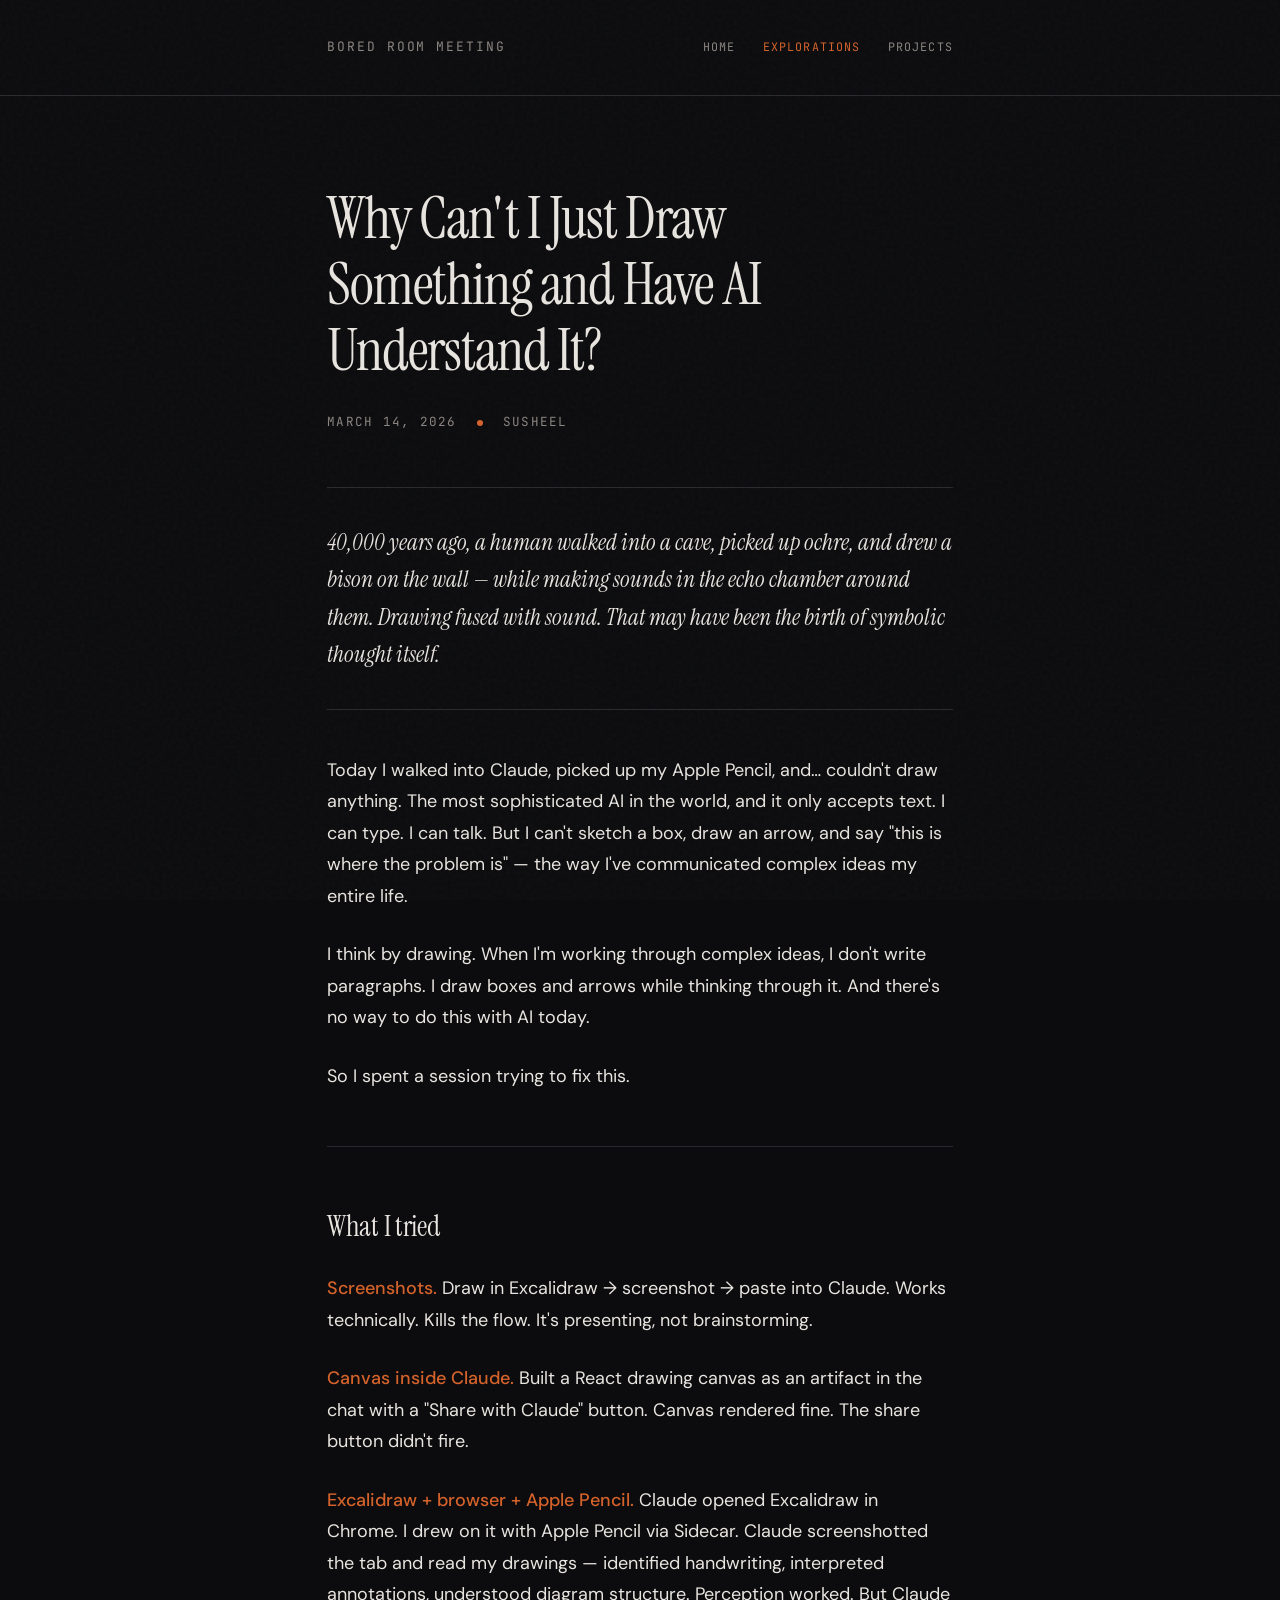
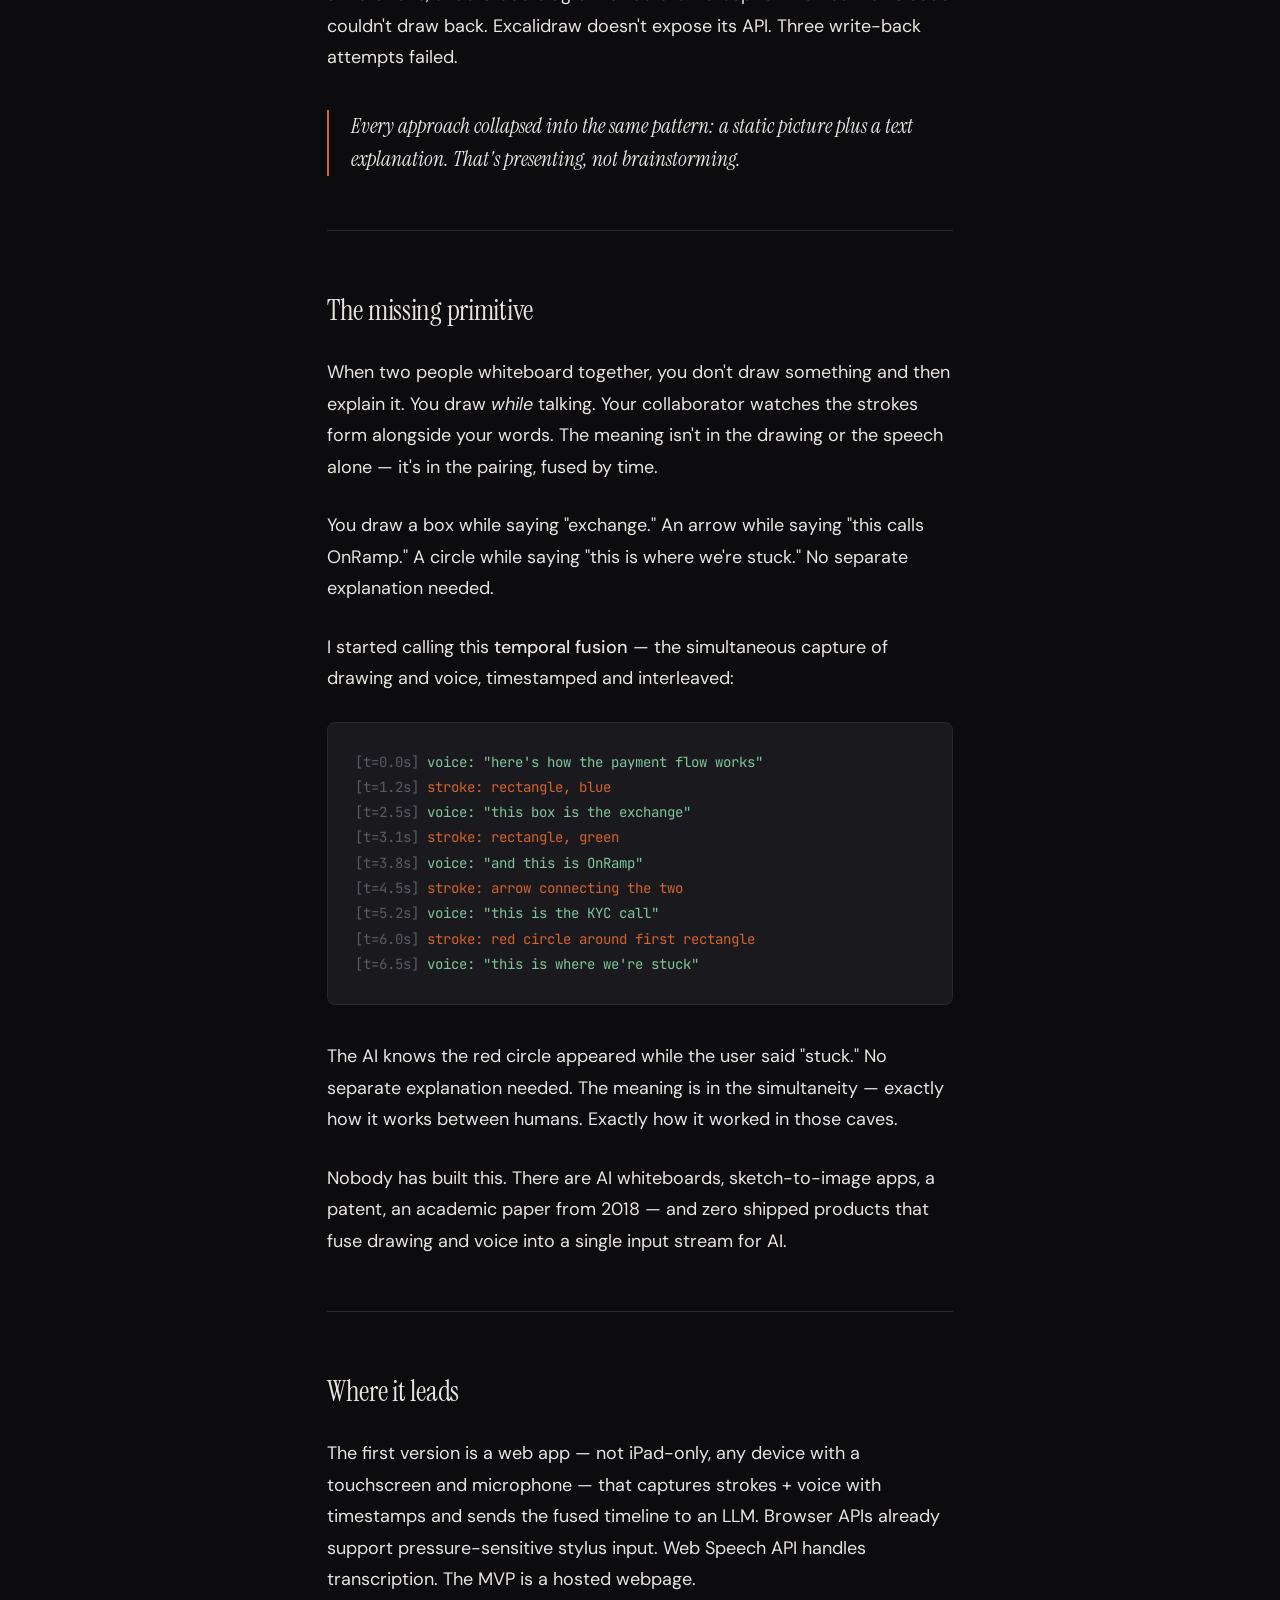
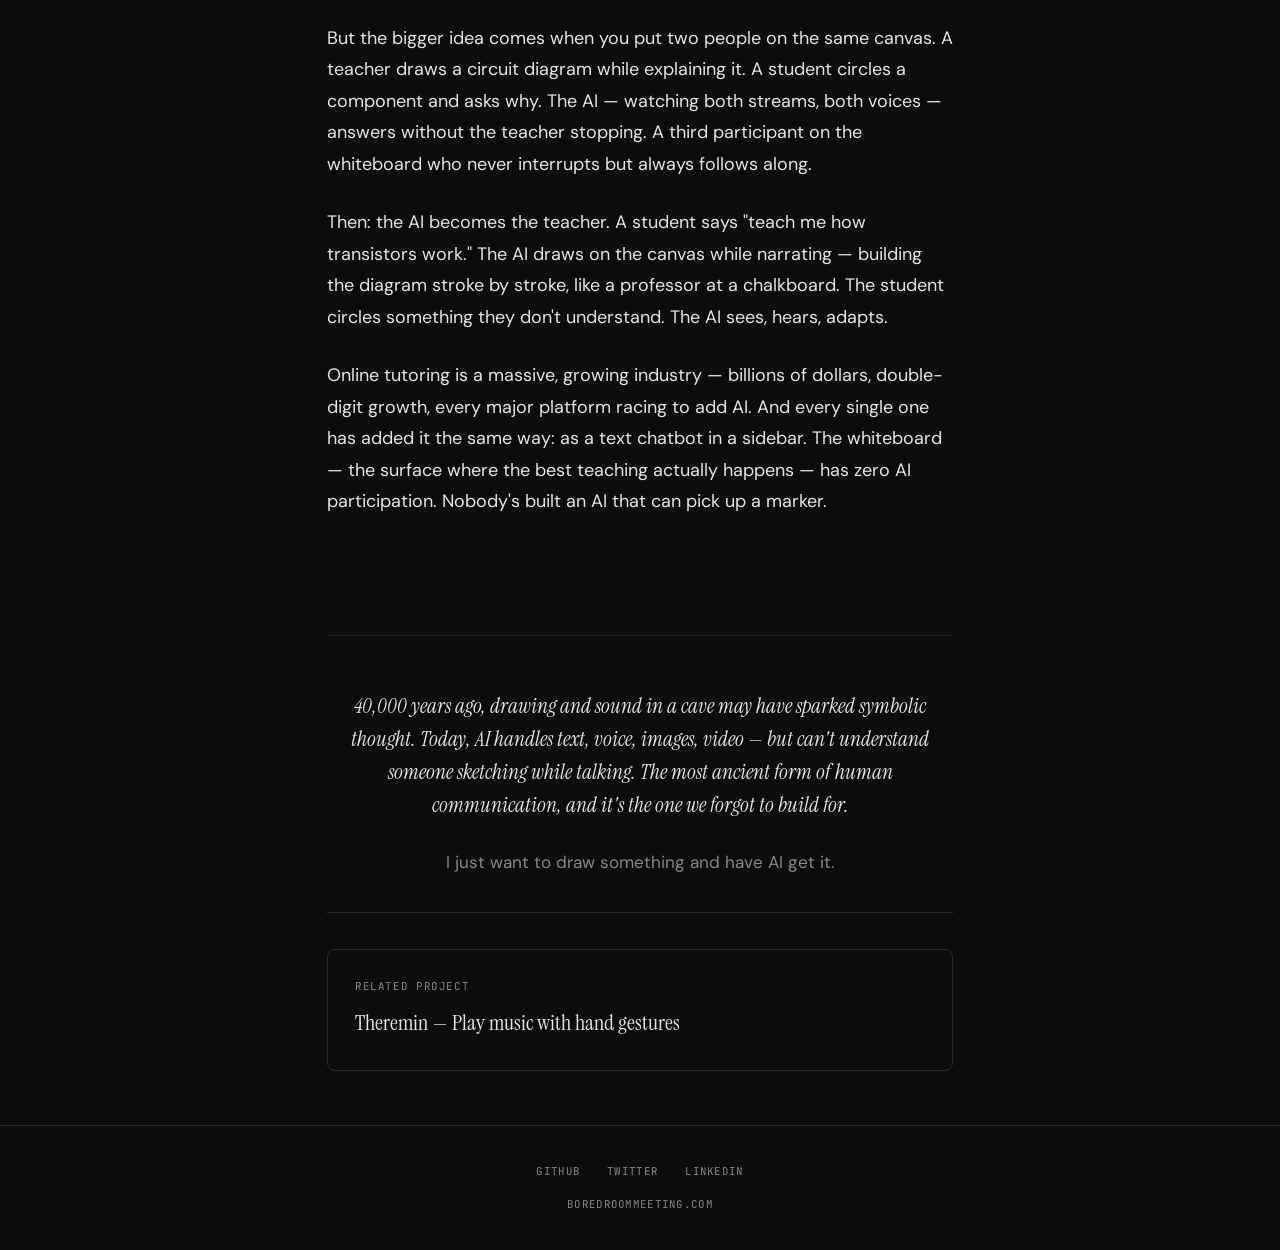
==== posts/drawing-as-input.html @ c16e927b "Restructure site: nav, shared CSS, project page, 404, favicon - Extract inline CSS to shared styles." ====
<!DOCTYPE html>
<html lang="en">
<head>
<meta charset="utf-8">
<meta name="viewport" content="width=device-width, initial-scale=1">
<title>Why Can't I Just Draw Something and Have AI Understand It? — Bored Room Meeting</title>
<meta name="description" content="Drawing was humanity's first language. 40,000 years later, AI still can't understand someone sketching while talking.">
<meta property="og:title" content="Why Can't I Just Draw Something and Have AI Understand It?">
<meta property="og:description" content="Drawing was humanity's first language. 40,000 years later, AI still can't understand someone sketching while talking.">
<meta property="og:type" content="article">
<meta property="og:url" content="https://boredroommeeting.com/posts/drawing-as-input">
<link rel="icon" href="/favicon.svg" type="image/svg+xml">
<link rel="preconnect" href="https://fonts.googleapis.com">
<link rel="preconnect" href="https://fonts.gstatic.com" crossorigin>
<link href="https://fonts.googleapis.com/css2?family=Instrument+Serif:ital@0;1&family=DM+Sans:ital,wght@0,400;0,500;1,400&family=JetBrains+Mono:wght@400&display=swap" rel="stylesheet">
<link rel="stylesheet" href="/styles.css">
</head>
<body>

<header class="site-header">
  <div class="container">
    <a href="/" class="site-name">Bored Room Meeting</a>
    <nav class="site-nav">
      <a href="/">Home</a>
      <a href="/#explorations" class="active">Explorations</a>
      <a href="/#projects">Projects</a>
    </nav>
  </div>
</header>

<div class="container">
  <div class="hero">
    <h1>Why Can't I Just Draw Something and Have AI Understand It?</h1>
    <div class="meta">
      March 14, 2026
      <span class="accent-dot"></span>
      Susheel
    </div>
  </div>

  <article>

    <div class="lede">
      40,000 years ago, a human walked into a cave, picked up ochre, and drew a bison on the wall — while making sounds in the echo chamber around them. Drawing fused with sound. That may have been the birth of symbolic thought itself.
    </div>

    <p>Today I walked into Claude, picked up my Apple Pencil, and… couldn't draw anything. The most sophisticated AI in the world, and it only accepts text. I can type. I can talk. But I can't sketch a box, draw an arrow, and say "this is where the problem is" — the way I've communicated complex ideas my entire life.</p>

    <p>I think by drawing. When I'm working through complex ideas, I don't write paragraphs. I draw boxes and arrows while thinking through it. And there's no way to do this with AI today.</p>

    <p>So I spent a session trying to fix this.</p>

    <hr>

    <h2>What I tried</h2>

    <p><span class="attempt-label">Screenshots.</span> Draw in Excalidraw → screenshot → paste into Claude. Works technically. Kills the flow. It's presenting, not brainstorming.</p>

    <p><span class="attempt-label">Canvas inside Claude.</span> Built a React drawing canvas as an artifact in the chat with a "Share with Claude" button. Canvas rendered fine. The share button didn't fire.</p>

    <p><span class="attempt-label">Excalidraw + browser + Apple Pencil.</span> Claude opened Excalidraw in Chrome. I drew on it with Apple Pencil via Sidecar. Claude screenshotted the tab and read my drawings — identified handwriting, interpreted annotations, understood diagram structure. Perception worked. But Claude couldn't draw back. Excalidraw doesn't expose its API. Three write-back attempts failed.</p>

    <div class="callout">Every approach collapsed into the same pattern: a static picture plus a text explanation. That's presenting, not brainstorming.</div>

    <hr>

    <h2>The missing primitive</h2>

    <p>When two people whiteboard together, you don't draw something and then explain it. You draw <em>while</em> talking. Your collaborator watches the strokes form alongside your words. The meaning isn't in the drawing or the speech alone — it's in the pairing, fused by time.</p>

    <p>You draw a box while saying "exchange." An arrow while saying "this calls OnRamp." A circle while saying "this is where we're stuck." No separate explanation needed.</p>

    <p>I started calling this <strong>temporal fusion</strong> — the simultaneous capture of drawing and voice, timestamped and interleaved:</p>

<pre>
<span class="time">[t=0.0s]</span> <span class="voice">voice: "here's how the payment flow works"</span>
<span class="time">[t=1.2s]</span> <span class="stroke">stroke: rectangle, blue</span>
<span class="time">[t=2.5s]</span> <span class="voice">voice: "this box is the exchange"</span>
<span class="time">[t=3.1s]</span> <span class="stroke">stroke: rectangle, green</span>
<span class="time">[t=3.8s]</span> <span class="voice">voice: "and this is OnRamp"</span>
<span class="time">[t=4.5s]</span> <span class="stroke">stroke: arrow connecting the two</span>
<span class="time">[t=5.2s]</span> <span class="voice">voice: "this is the KYC call"</span>
<span class="time">[t=6.0s]</span> <span class="stroke">stroke: red circle around first rectangle</span>
<span class="time">[t=6.5s]</span> <span class="voice">voice: "this is where we're stuck"</span>
</pre>

    <p>The AI knows the red circle appeared while the user said "stuck." No separate explanation needed. The meaning is in the simultaneity — exactly how it works between humans. Exactly how it worked in those caves.</p>

    <p>Nobody has built this. There are AI whiteboards, sketch-to-image apps, a patent, an academic paper from 2018 — and zero shipped products that fuse drawing and voice into a single input stream for AI.</p>

    <hr>

    <h2>Where it leads</h2>

    <p>The first version is a web app — not iPad-only, any device with a touchscreen and microphone — that captures strokes + voice with timestamps and sends the fused timeline to an LLM. Browser APIs already support pressure-sensitive stylus input. Web Speech API handles transcription. The MVP is a hosted webpage.</p>

    <p>But the bigger idea comes when you put two people on the same canvas. A teacher draws a circuit diagram while explaining it. A student circles a component and asks why. The AI — watching both streams, both voices — answers without the teacher stopping. A third participant on the whiteboard who never interrupts but always follows along.</p>

    <p>Then: the AI becomes the teacher. A student says "teach me how transistors work." The AI draws on the canvas while narrating — building the diagram stroke by stroke, like a professor at a chalkboard. The student circles something they don't understand. The AI sees, hears, adapts.</p>

    <p>Online tutoring is a massive, growing industry — billions of dollars, double-digit growth, every major platform racing to add AI. And every single one has added it the same way: as a text chatbot in a sidebar. The whiteboard — the surface where the best teaching actually happens — has zero AI participation. Nobody's built an AI that can pick up a marker.</p>

  </article>

  <div class="closing">
    <p>40,000 years ago, drawing and sound in a cave may have sparked symbolic thought. Today, AI handles text, voice, images, video — but can't understand someone sketching while talking. The most ancient form of human communication, and it's the one we forgot to build for.</p>
    <p class="last-line">I just want to draw something and have AI get it.</p>
  </div>

  <div class="onward">
    <a href="/projects/theremin" class="onward-link">
      <div class="onward-label">Related Project</div>
      <div class="onward-title">Theremin — Play music with hand gestures</div>
    </a>
  </div>

</div>

<footer class="site-footer">
  <div class="container">
    <div class="footer-links">
      <a href="https://github.com/analogartist" target="_blank" rel="noopener">GitHub</a>
      <span>Twitter</span>
      <span>LinkedIn</span>
    </div>
    boredroommeeting.com
  </div>
</footer>

</body>
</html>
---- styles.css ----
/* ===========================
   boredroommeeting.com
   Shared styles
   =========================== */

:root {
  --bg: #0c0c0e;
  --surface: #141416;
  --text: #e8e4df;
  --text-dim: #8a8580;
  --accent: #d4622b;
  --accent-glow: #d4622b22;
  --code-bg: #1a1a1e;
  --border: #2a2a2e;
  --serif: 'Instrument Serif', Georgia, serif;
  --sans: 'DM Sans', -apple-system, sans-serif;
  --mono: 'JetBrains Mono', 'SF Mono', monospace;
}

* { margin: 0; padding: 0; box-sizing: border-box; }

html { font-size: 18px; scroll-behavior: smooth; }

body {
  background: var(--bg);
  color: var(--text);
  font-family: var(--sans);
  line-height: 1.75;
  -webkit-font-smoothing: antialiased;
  min-height: 100vh;
  display: flex;
  flex-direction: column;
}

/* Grain overlay */
body::before {
  content: '';
  position: fixed;
  inset: 0;
  opacity: 0.03;
  background-image: url("data:image/svg+xml,%3Csvg viewBox='0 0 256 256' xmlns='http://www.w3.org/2000/svg'%3E%3Cfilter id='n'%3E%3CfeTurbulence type='fractalNoise' baseFrequency='0.9' numOctaves='4' stitchTiles='stitch'/%3E%3C/filter%3E%3Crect width='100%25' height='100%25' filter='url(%23n)' opacity='1'/%3E%3C/svg%3E");
  pointer-events: none;
  z-index: 100;
}

.container {
  max-width: 680px;
  margin: 0 auto;
  padding: 0 1.5rem;
  width: 100%;
}

/* --- Navigation --- */

.site-header {
  padding: 2rem 0;
  border-bottom: 1px solid var(--border);
}

.site-header .container {
  display: flex;
  justify-content: space-between;
  align-items: center;
}

.site-header .site-name {
  font-family: var(--mono);
  font-size: 0.72rem;
  letter-spacing: 0.15em;
  text-transform: uppercase;
  color: var(--text-dim);
  text-decoration: none;
  transition: color 0.2s;
}

.site-header .site-name:hover { color: var(--accent); }

.site-nav {
  display: flex;
  gap: 1.5rem;
}

.site-nav a {
  font-family: var(--mono);
  font-size: 0.65rem;
  letter-spacing: 0.1em;
  text-transform: uppercase;
  color: var(--text-dim);
  text-decoration: none;
  transition: color 0.2s;
}

.site-nav a:hover,
.site-nav a.active { color: var(--accent); }

/* --- Homepage: Masthead --- */

.masthead {
  padding: 5rem 0 3rem;
  animation: fadeUp 0.8s ease-out both;
}

.masthead h1 {
  font-family: var(--serif);
  font-size: clamp(2.4rem, 6vw, 3.6rem);
  font-weight: 400;
  letter-spacing: -0.03em;
  line-height: 1.1;
}

.masthead .intro {
  margin-top: 1.2rem;
  font-size: 0.95rem;
  color: var(--text-dim);
  line-height: 1.7;
  max-width: 560px;
}

/* --- Homepage: Section headers --- */

.section-label {
  font-family: var(--mono);
  font-size: 0.65rem;
  letter-spacing: 0.15em;
  text-transform: uppercase;
  color: var(--text-dim);
  padding-bottom: 1rem;
  border-bottom: 1px solid var(--border);
  margin-bottom: 0;
}

/* --- Homepage: Post links --- */

.posts {
  padding: 2rem 0;
  animation: fadeUp 0.8s ease-out 0.15s both;
}

.post-link {
  display: block;
  text-decoration: none;
  padding: 2rem 0;
  border-bottom: 1px solid var(--border);
  transition: all 0.25s;
}

.post-link:hover { padding-left: 0.5rem; }

.post-link h2 {
  font-family: var(--serif);
  font-size: 1.5rem;
  font-weight: 400;
  color: var(--text);
  line-height: 1.3;
  transition: color 0.25s;
}

.post-link:hover h2 { color: var(--accent); }

.post-link .excerpt {
  margin-top: 0.5rem;
  font-size: 0.85rem;
  color: var(--text-dim);
  line-height: 1.6;
}

.post-link .date {
  margin-top: 0.6rem;
  font-family: var(--mono);
  font-size: 0.65rem;
  letter-spacing: 0.1em;
  text-transform: uppercase;
  color: var(--text-dim);
}

/* --- Homepage: Project cards --- */

.projects {
  padding: 2rem 0 4rem;
  animation: fadeUp 0.8s ease-out 0.3s both;
}

.project-card {
  display: block;
  text-decoration: none;
  padding: 2rem 0;
  border-bottom: 1px solid var(--border);
  transition: all 0.25s;
}

.project-card:hover { padding-left: 0.5rem; }

.project-card h2 {
  font-family: var(--serif);
  font-size: 1.5rem;
  font-weight: 400;
  color: var(--text);
  line-height: 1.3;
  transition: color 0.25s;
}

.project-card:hover h2 { color: var(--accent); }

.project-card .project-desc {
  margin-top: 0.5rem;
  font-size: 0.85rem;
  color: var(--text-dim);
  line-height: 1.6;
}

.project-card .project-tag {
  display: inline-block;
  margin-top: 0.6rem;
  font-family: var(--mono);
  font-size: 0.6rem;
  letter-spacing: 0.1em;
  text-transform: uppercase;
  color: var(--accent);
  border: 1px solid var(--accent);
  padding: 0.15rem 0.5rem;
  border-radius: 3px;
}

/* --- Post page: Hero --- */

.hero {
  padding: 5rem 0 3rem;
}

.hero h1 {
  font-family: var(--serif);
  font-size: clamp(2.2rem, 5vw, 3.2rem);
  font-weight: 400;
  line-height: 1.15;
  color: var(--text);
  letter-spacing: -0.02em;
  max-width: 600px;
}

.hero .meta {
  margin-top: 1.5rem;
  font-family: var(--mono);
  font-size: 0.7rem;
  letter-spacing: 0.1em;
  text-transform: uppercase;
  color: var(--text-dim);
}

.hero .meta .accent-dot {
  display: inline-block;
  width: 6px;
  height: 6px;
  background: var(--accent);
  border-radius: 50%;
  margin: 0 0.6rem;
  vertical-align: middle;
}

/* --- Article content --- */

article { padding-bottom: 5rem; }

article p {
  margin-bottom: 1.5rem;
  font-size: 1rem;
  color: var(--text);
  font-weight: 400;
}

article .lede {
  font-family: var(--serif);
  font-size: 1.25rem;
  font-style: italic;
  color: var(--text);
  line-height: 1.65;
  padding: 2rem 0;
  border-top: 1px solid var(--border);
  border-bottom: 1px solid var(--border);
  margin-bottom: 2.5rem;
}

article h2 {
  font-family: var(--serif);
  font-size: 1.6rem;
  font-weight: 400;
  margin: 3rem 0 1.2rem;
  color: var(--text);
  letter-spacing: -0.01em;
}

article strong {
  font-weight: 500;
  color: var(--text);
}

article em { font-style: italic; }

article hr {
  border: none;
  height: 1px;
  background: var(--border);
  margin: 3rem 0;
}

article .attempt { margin-bottom: 1.2rem; }

article .attempt-label {
  font-weight: 500;
  color: var(--accent);
}

article pre {
  background: var(--code-bg);
  border: 1px solid var(--border);
  border-radius: 8px;
  padding: 1.5rem;
  overflow-x: auto;
  margin: 1.5rem 0 2rem;
  font-family: var(--mono);
  font-size: 0.78rem;
  line-height: 1.8;
  color: var(--text-dim);
}

article pre .voice { color: #7ec699; }
article pre .stroke { color: #d4622b; }
article pre .time { color: #5a5a66; }

article .callout {
  border-left: 2px solid var(--accent);
  padding-left: 1.2rem;
  margin: 2rem 0;
  font-family: var(--serif);
  font-size: 1.15rem;
  font-style: italic;
  line-height: 1.6;
  color: var(--text);
}

/* --- Post closing --- */

.closing {
  padding: 3rem 0 2rem;
  border-top: 1px solid var(--border);
  font-family: var(--serif);
  font-size: 1.15rem;
  font-style: italic;
  line-height: 1.6;
  text-align: center;
  color: var(--text);
}

.closing .last-line {
  font-style: normal;
  font-family: var(--sans);
  font-size: 0.95rem;
  margin-top: 1.5rem;
  color: var(--text-dim);
}

/* --- Onward path (end of post/project) --- */

.onward {
  padding: 2rem 0 3rem;
  border-top: 1px solid var(--border);
}

.onward-link {
  display: block;
  text-decoration: none;
  padding: 1.5rem;
  border: 1px solid var(--border);
  border-radius: 8px;
  transition: border-color 0.25s;
}

.onward-link:hover { border-color: var(--accent); }

.onward-label {
  font-family: var(--mono);
  font-size: 0.6rem;
  letter-spacing: 0.15em;
  text-transform: uppercase;
  color: var(--text-dim);
  margin-bottom: 0.5rem;
}

.onward-title {
  font-family: var(--serif);
  font-size: 1.2rem;
  color: var(--text);
  transition: color 0.25s;
}

.onward-link:hover .onward-title { color: var(--accent); }

/* --- Project intro page --- */

.project-hero {
  padding: 5rem 0 3rem;
}

.project-hero h1 {
  font-family: var(--serif);
  font-size: clamp(2.2rem, 5vw, 3.2rem);
  font-weight: 400;
  line-height: 1.15;
  color: var(--text);
  letter-spacing: -0.02em;
}

.project-hero .project-subtitle {
  margin-top: 1rem;
  font-size: 0.95rem;
  color: var(--text-dim);
  line-height: 1.7;
  max-width: 560px;
}

.project-body {
  padding-bottom: 3rem;
}

.project-body p {
  margin-bottom: 1.5rem;
  font-size: 1rem;
  color: var(--text);
}

.try-it {
  display: inline-block;
  font-family: var(--mono);
  font-size: 0.75rem;
  letter-spacing: 0.1em;
  text-transform: uppercase;
  color: var(--bg);
  background: var(--accent);
  text-decoration: none;
  padding: 0.75rem 1.5rem;
  border-radius: 6px;
  transition: opacity 0.2s;
  margin: 1rem 0 2rem;
}

.try-it:hover { opacity: 0.85; }

.project-details {
  margin: 2rem 0;
  padding: 1.5rem;
  border: 1px solid var(--border);
  border-radius: 8px;
  background: var(--surface);
}

.project-details dt {
  font-family: var(--mono);
  font-size: 0.65rem;
  letter-spacing: 0.1em;
  text-transform: uppercase;
  color: var(--text-dim);
  margin-top: 1rem;
}

.project-details dt:first-child { margin-top: 0; }

.project-details dd {
  font-size: 0.9rem;
  color: var(--text);
  margin-top: 0.3rem;
}

/* --- Footer --- */

.site-footer {
  margin-top: auto;
  padding: 2rem 0;
  border-top: 1px solid var(--border);
  text-align: center;
  font-family: var(--mono);
  font-size: 0.6rem;
  letter-spacing: 0.12em;
  text-transform: uppercase;
  color: var(--text-dim);
}

.site-footer a {
  color: var(--text-dim);
  text-decoration: none;
  transition: color 0.2s;
}

.site-footer a:hover { color: var(--accent); }

.footer-links {
  display: flex;
  justify-content: center;
  gap: 1.5rem;
  margin-bottom: 0.8rem;
}

/* --- Animations --- */

@keyframes fadeUp {
  from { opacity: 0; transform: translateY(20px); }
  to { opacity: 1; transform: translateY(0); }
}

.hero, .project-hero, article, .closing, .project-body {
  animation: fadeUp 0.8s ease-out both;
}

article, .project-body { animation-delay: 0.15s; }
.closing { animation-delay: 0.3s; }

/* --- Responsive --- */

@media (max-width: 600px) {
  html { font-size: 16px; }
  .masthead { padding: 3rem 0 2rem; }
  .hero, .project-hero { padding: 3rem 0 2rem; }
  article pre { font-size: 0.7rem; padding: 1rem; }
  .site-nav { gap: 1rem; }
}
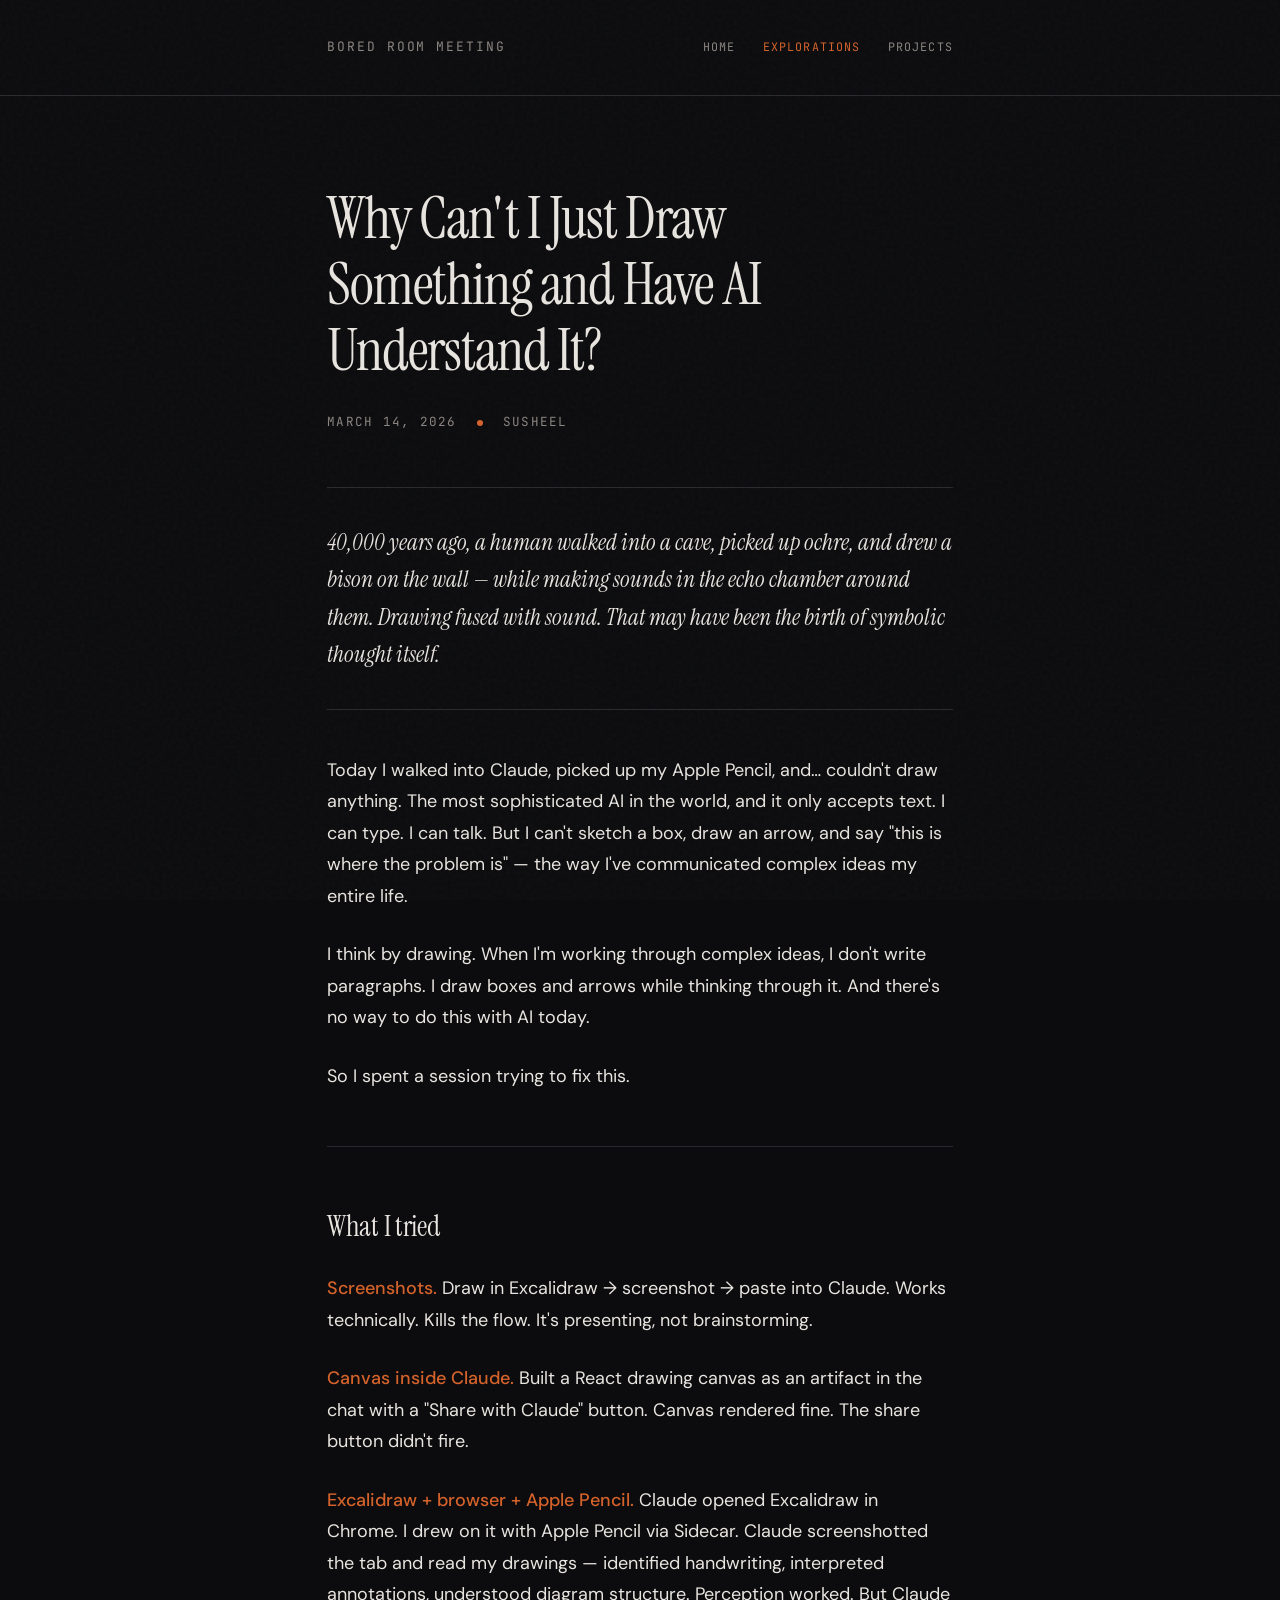
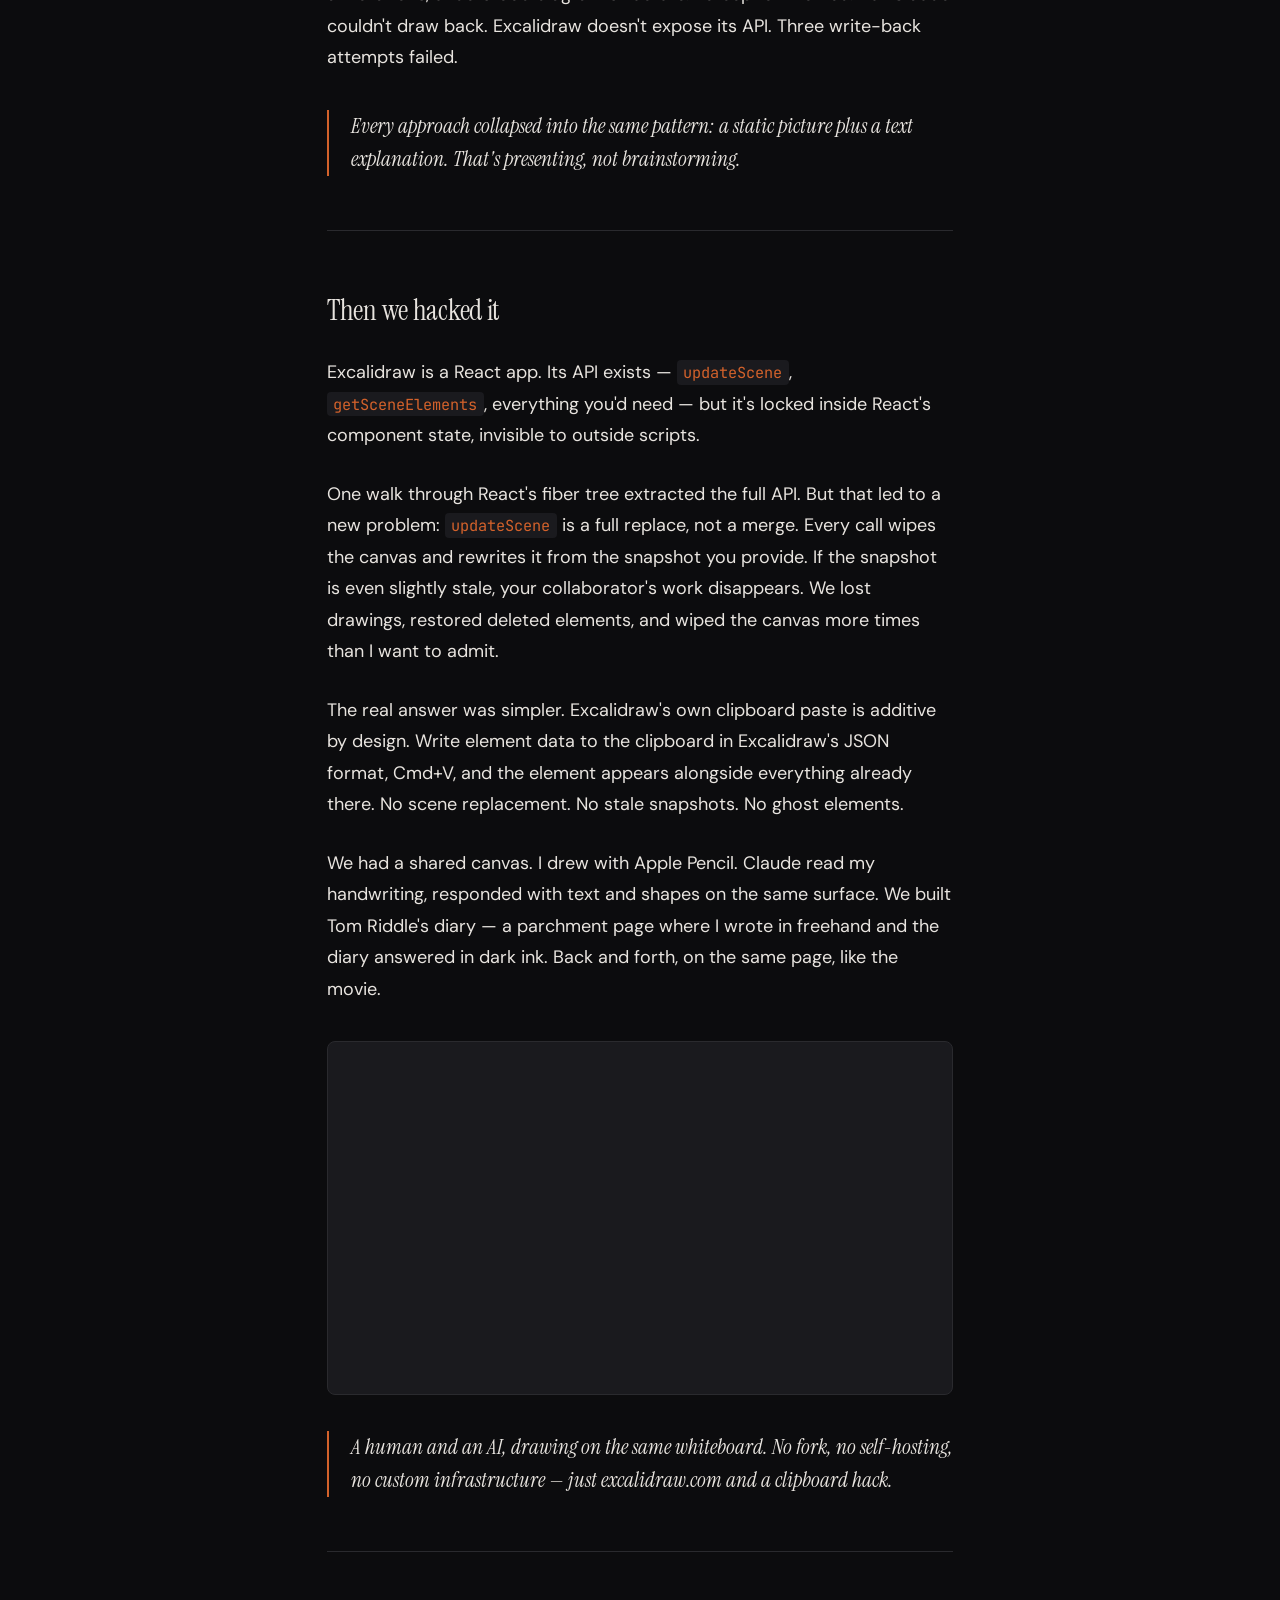
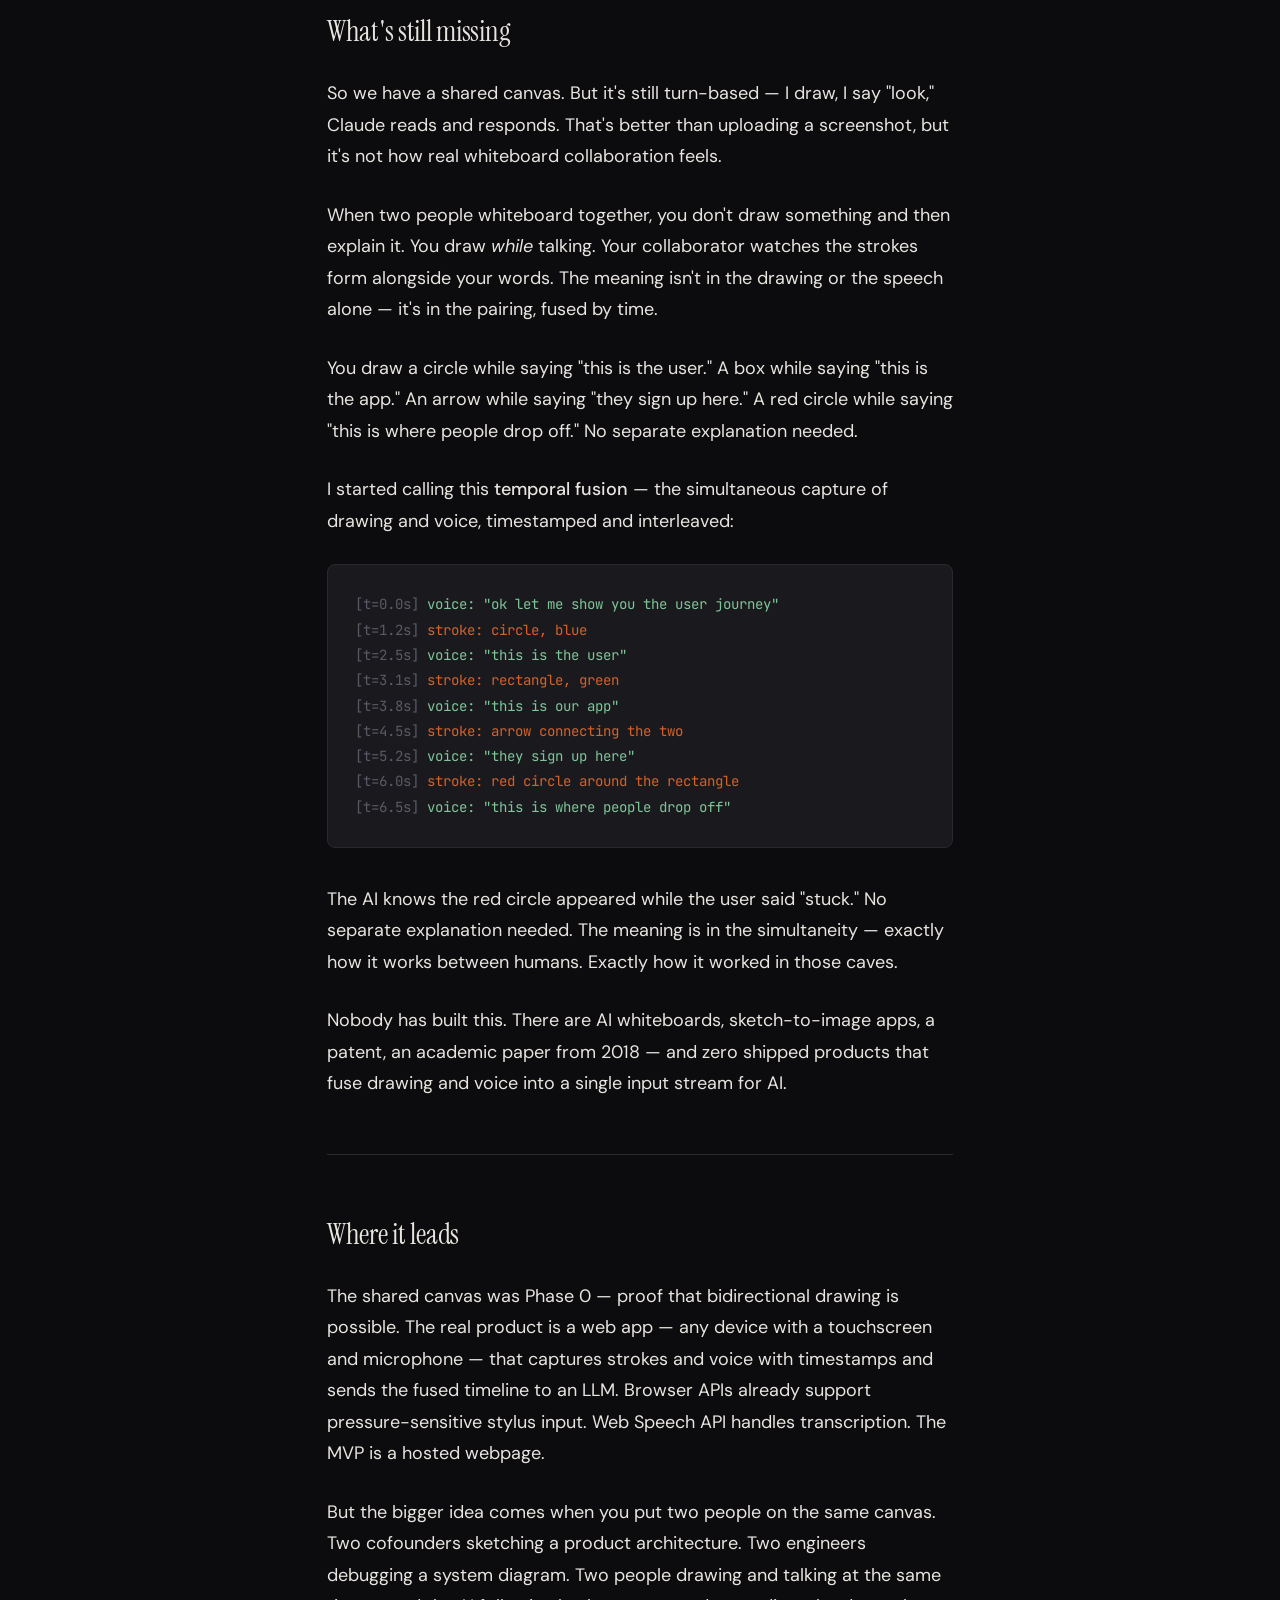
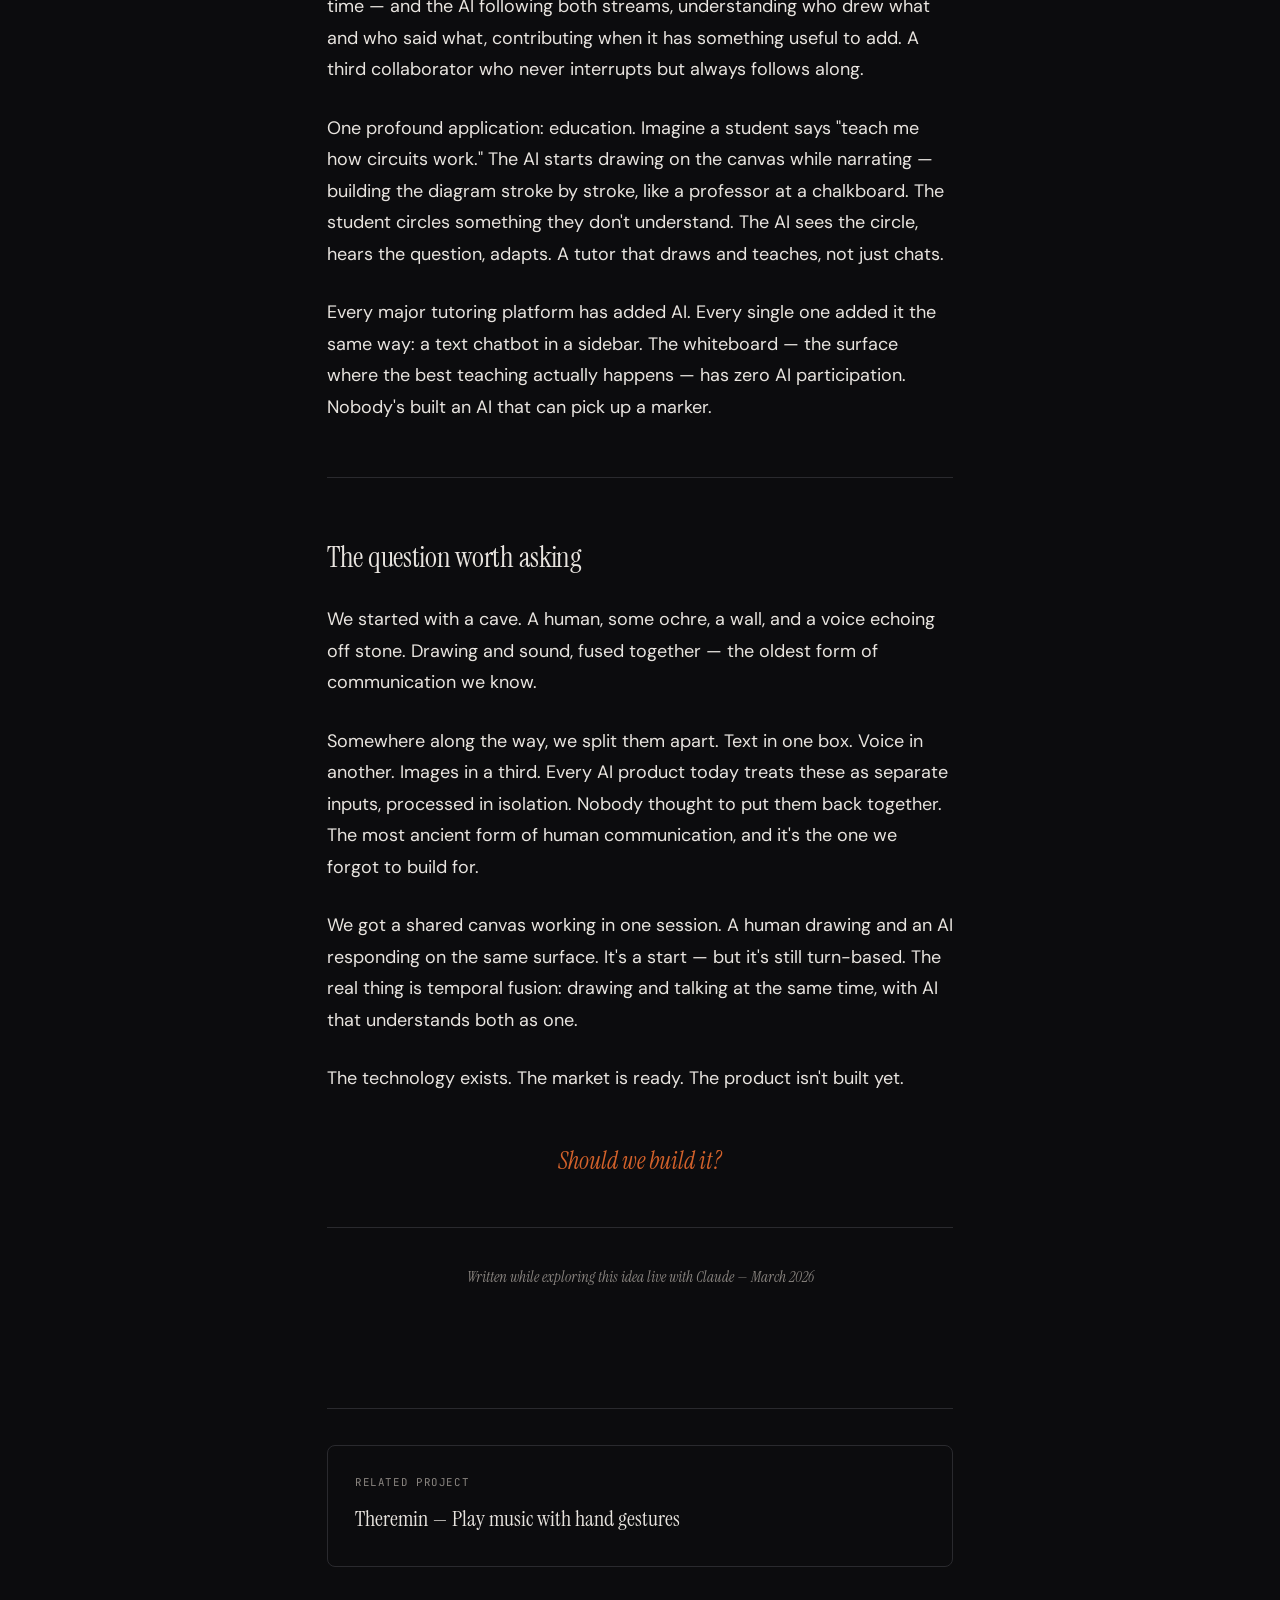
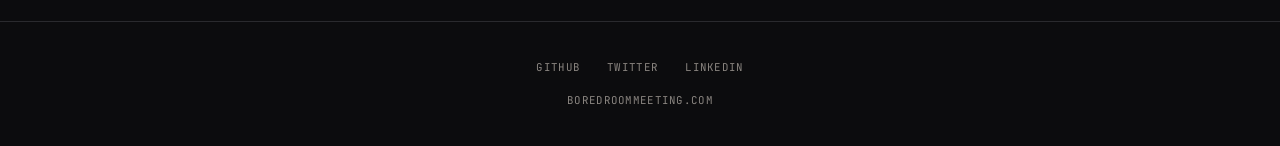
==== commit 103401f2: "Rewrite drawing-as-input: add "Then we hacked it" section, YouTube embed, and closing question Co-Au" ====
--- a/posts/drawing-as-input.html
+++ b/posts/drawing-as-input.html
@@ -4,9 +4,9 @@
 <meta charset="utf-8">
 <meta name="viewport" content="width=device-width, initial-scale=1">
 <title>Why Can't I Just Draw Something and Have AI Understand It? — Bored Room Meeting</title>
-<meta name="description" content="Drawing was humanity's first language. 40,000 years later, AI still can't understand someone sketching while talking.">
+<meta name="description" content="Hacked a shared canvas where a human and Claude draw together. It works — but turn-based drawing isn't the real thing. The missing primitive is temporal fusion.">
 <meta property="og:title" content="Why Can't I Just Draw Something and Have AI Understand It?">
-<meta property="og:description" content="Drawing was humanity's first language. 40,000 years later, AI still can't understand someone sketching while talking.">
+<meta property="og:description" content="Hacked a shared canvas where a human and Claude draw together. It works — but turn-based drawing isn't the real thing. The missing primitive is temporal fusion.">
 <meta property="og:type" content="article">
 <meta property="og:url" content="https://boredroommeeting.com/posts/drawing-as-input">
 <link rel="icon" href="/favicon.svg" type="image/svg+xml">
@@ -64,24 +64,48 @@
 
     <hr>
 
-    <h2>The missing primitive</h2>
+    <h2>Then we hacked it</h2>
+
+    <p>Excalidraw is a React app. Its API exists — <code>updateScene</code>, <code>getSceneElements</code>, everything you'd need — but it's locked inside React's component state, invisible to outside scripts.</p>
+
+    <p>One walk through React's fiber tree extracted the full API. But that led to a new problem: <code>updateScene</code> is a full replace, not a merge. Every call wipes the canvas and rewrites it from the snapshot you provide. If the snapshot is even slightly stale, your collaborator's work disappears. We lost drawings, restored deleted elements, and wiped the canvas more times than I want to admit.</p>
+
+    <p>The real answer was simpler. Excalidraw's own clipboard paste is additive by design. Write element data to the clipboard in Excalidraw's JSON format, Cmd+V, and the element appears alongside everything already there. No scene replacement. No stale snapshots. No ghost elements.</p>
+
+    <p>We had a shared canvas. I drew with Apple Pencil. Claude read my handwriting, responded with text and shapes on the same surface. We built Tom Riddle's diary — a parchment page where I wrote in freehand and the diary answered in dark ink. Back and forth, on the same page, like the movie.</p>
+
+    <div class="video-embed">
+      <iframe src="https://www.youtube.com/embed/dbvFeQ1c68Y"
+              title="Drawing with Claude — shared Excalidraw canvas demo"
+              allow="accelerometer; autoplay; clipboard-write; encrypted-media; gyroscope; picture-in-picture; web-share"
+              referrerpolicy="strict-origin-when-cross-origin"
+              allowfullscreen></iframe>
+    </div>
+
+    <div class="callout">A human and an AI, drawing on the same whiteboard. No fork, no self-hosting, no custom infrastructure — just excalidraw.com and a clipboard hack.</div>
+
+    <hr>
+
+    <h2>What's still missing</h2>
+
+    <p>So we have a shared canvas. But it's still turn-based — I draw, I say "look," Claude reads and responds. That's better than uploading a screenshot, but it's not how real whiteboard collaboration feels.</p>
 
     <p>When two people whiteboard together, you don't draw something and then explain it. You draw <em>while</em> talking. Your collaborator watches the strokes form alongside your words. The meaning isn't in the drawing or the speech alone — it's in the pairing, fused by time.</p>
 
-    <p>You draw a box while saying "exchange." An arrow while saying "this calls OnRamp." A circle while saying "this is where we're stuck." No separate explanation needed.</p>
+    <p>You draw a circle while saying "this is the user." A box while saying "this is the app." An arrow while saying "they sign up here." A red circle while saying "this is where people drop off." No separate explanation needed.</p>
 
     <p>I started calling this <strong>temporal fusion</strong> — the simultaneous capture of drawing and voice, timestamped and interleaved:</p>
 
 <pre>
-<span class="time">[t=0.0s]</span> <span class="voice">voice: "here's how the payment flow works"</span>
-<span class="time">[t=1.2s]</span> <span class="stroke">stroke: rectangle, blue</span>
-<span class="time">[t=2.5s]</span> <span class="voice">voice: "this box is the exchange"</span>
+<span class="time">[t=0.0s]</span> <span class="voice">voice: "ok let me show you the user journey"</span>
+<span class="time">[t=1.2s]</span> <span class="stroke">stroke: circle, blue</span>
+<span class="time">[t=2.5s]</span> <span class="voice">voice: "this is the user"</span>
 <span class="time">[t=3.1s]</span> <span class="stroke">stroke: rectangle, green</span>
-<span class="time">[t=3.8s]</span> <span class="voice">voice: "and this is OnRamp"</span>
+<span class="time">[t=3.8s]</span> <span class="voice">voice: "this is our app"</span>
 <span class="time">[t=4.5s]</span> <span class="stroke">stroke: arrow connecting the two</span>
-<span class="time">[t=5.2s]</span> <span class="voice">voice: "this is the KYC call"</span>
-<span class="time">[t=6.0s]</span> <span class="stroke">stroke: red circle around first rectangle</span>
-<span class="time">[t=6.5s]</span> <span class="voice">voice: "this is where we're stuck"</span>
+<span class="time">[t=5.2s]</span> <span class="voice">voice: "they sign up here"</span>
+<span class="time">[t=6.0s]</span> <span class="stroke">stroke: red circle around the rectangle</span>
+<span class="time">[t=6.5s]</span> <span class="voice">voice: "this is where people drop off"</span>
 </pre>
 
     <p>The AI knows the red circle appeared while the user said "stuck." No separate explanation needed. The meaning is in the simultaneity — exactly how it works between humans. Exactly how it worked in those caves.</p>
@@ -92,20 +116,31 @@
 
     <h2>Where it leads</h2>
 
-    <p>The first version is a web app — not iPad-only, any device with a touchscreen and microphone — that captures strokes + voice with timestamps and sends the fused timeline to an LLM. Browser APIs already support pressure-sensitive stylus input. Web Speech API handles transcription. The MVP is a hosted webpage.</p>
+    <p>The shared canvas was Phase 0 — proof that bidirectional drawing is possible. The real product is a web app — any device with a touchscreen and microphone — that captures strokes and voice with timestamps and sends the fused timeline to an LLM. Browser APIs already support pressure-sensitive stylus input. Web Speech API handles transcription. The MVP is a hosted webpage.</p>
 
-    <p>But the bigger idea comes when you put two people on the same canvas. A teacher draws a circuit diagram while explaining it. A student circles a component and asks why. The AI — watching both streams, both voices — answers without the teacher stopping. A third participant on the whiteboard who never interrupts but always follows along.</p>
+    <p>But the bigger idea comes when you put two people on the same canvas. Two cofounders sketching a product architecture. Two engineers debugging a system diagram. Two people drawing and talking at the same time — and the AI following both streams, understanding who drew what and who said what, contributing when it has something useful to add. A third collaborator who never interrupts but always follows along.</p>
 
-    <p>Then: the AI becomes the teacher. A student says "teach me how transistors work." The AI draws on the canvas while narrating — building the diagram stroke by stroke, like a professor at a chalkboard. The student circles something they don't understand. The AI sees, hears, adapts.</p>
+    <p>One profound application: education. Imagine a student says "teach me how circuits work." The AI starts drawing on the canvas while narrating — building the diagram stroke by stroke, like a professor at a chalkboard. The student circles something they don't understand. The AI sees the circle, hears the question, adapts. A tutor that draws and teaches, not just chats.</p>
 
-    <p>Online tutoring is a massive, growing industry — billions of dollars, double-digit growth, every major platform racing to add AI. And every single one has added it the same way: as a text chatbot in a sidebar. The whiteboard — the surface where the best teaching actually happens — has zero AI participation. Nobody's built an AI that can pick up a marker.</p>
+    <p>Every major tutoring platform has added AI. Every single one added it the same way: a text chatbot in a sidebar. The whiteboard — the surface where the best teaching actually happens — has zero AI participation. Nobody's built an AI that can pick up a marker.</p>
+
+    <hr>
+
+    <h2>The question worth asking</h2>
+
+    <p>We started with a cave. A human, some ochre, a wall, and a voice echoing off stone. Drawing and sound, fused together — the oldest form of communication we know.</p>
+
+    <p>Somewhere along the way, we split them apart. Text in one box. Voice in another. Images in a third. Every AI product today treats these as separate inputs, processed in isolation. Nobody thought to put them back together. The most ancient form of human communication, and it's the one we forgot to build for.</p>
+
+    <p>We got a shared canvas working in one session. A human drawing and an AI responding on the same surface. It's a start — but it's still turn-based. The real thing is temporal fusion: drawing and talking at the same time, with AI that understands both as one.</p>
+
+    <p>The technology exists. The market is ready. The product isn't built yet.</p>
+
+    <p class="closing-question">Should we build it?</p>
+
+    <p class="signature">Written while exploring this idea live with Claude — March 2026</p>
 
   </article>
-
-  <div class="closing">
-    <p>40,000 years ago, drawing and sound in a cave may have sparked symbolic thought. Today, AI handles text, voice, images, video — but can't understand someone sketching while talking. The most ancient form of human communication, and it's the one we forgot to build for.</p>
-    <p class="last-line">I just want to draw something and have AI get it.</p>
-  </div>
 
   <div class="onward">
     <a href="/projects/theremin" class="onward-link">
--- a/styles.css
+++ b/styles.css
@@ -337,6 +337,63 @@
   color: var(--text);
 }
 
+article code {
+  font-family: var(--mono);
+  font-size: 0.85em;
+  color: var(--accent);
+  background: var(--code-bg);
+  padding: 0.1rem 0.35rem;
+  border-radius: 4px;
+}
+
+article pre code {
+  font-size: inherit;
+  color: inherit;
+  background: transparent;
+  padding: 0;
+}
+
+/* Responsive video embed (YouTube, Vimeo) */
+.video-embed {
+  position: relative;
+  padding-bottom: 56.25%; /* 16:9 */
+  height: 0;
+  overflow: hidden;
+  margin: 2rem 0;
+  border: 1px solid var(--border);
+  border-radius: 8px;
+  background: var(--code-bg);
+}
+
+.video-embed iframe {
+  position: absolute;
+  top: 0;
+  left: 0;
+  width: 100%;
+  height: 100%;
+  border: 0;
+}
+
+article .closing-question {
+  font-family: var(--serif);
+  font-style: italic;
+  font-size: 1.35rem;
+  color: var(--accent);
+  text-align: center;
+  margin: 2.5rem 0;
+}
+
+article .signature {
+  font-family: var(--serif);
+  font-style: italic;
+  font-size: 0.85rem;
+  color: var(--text-dim);
+  text-align: center;
+  padding-top: 2rem;
+  border-top: 1px solid var(--border);
+  margin-top: 2rem;
+}
+
 /* --- Post closing --- */
 
 .closing {
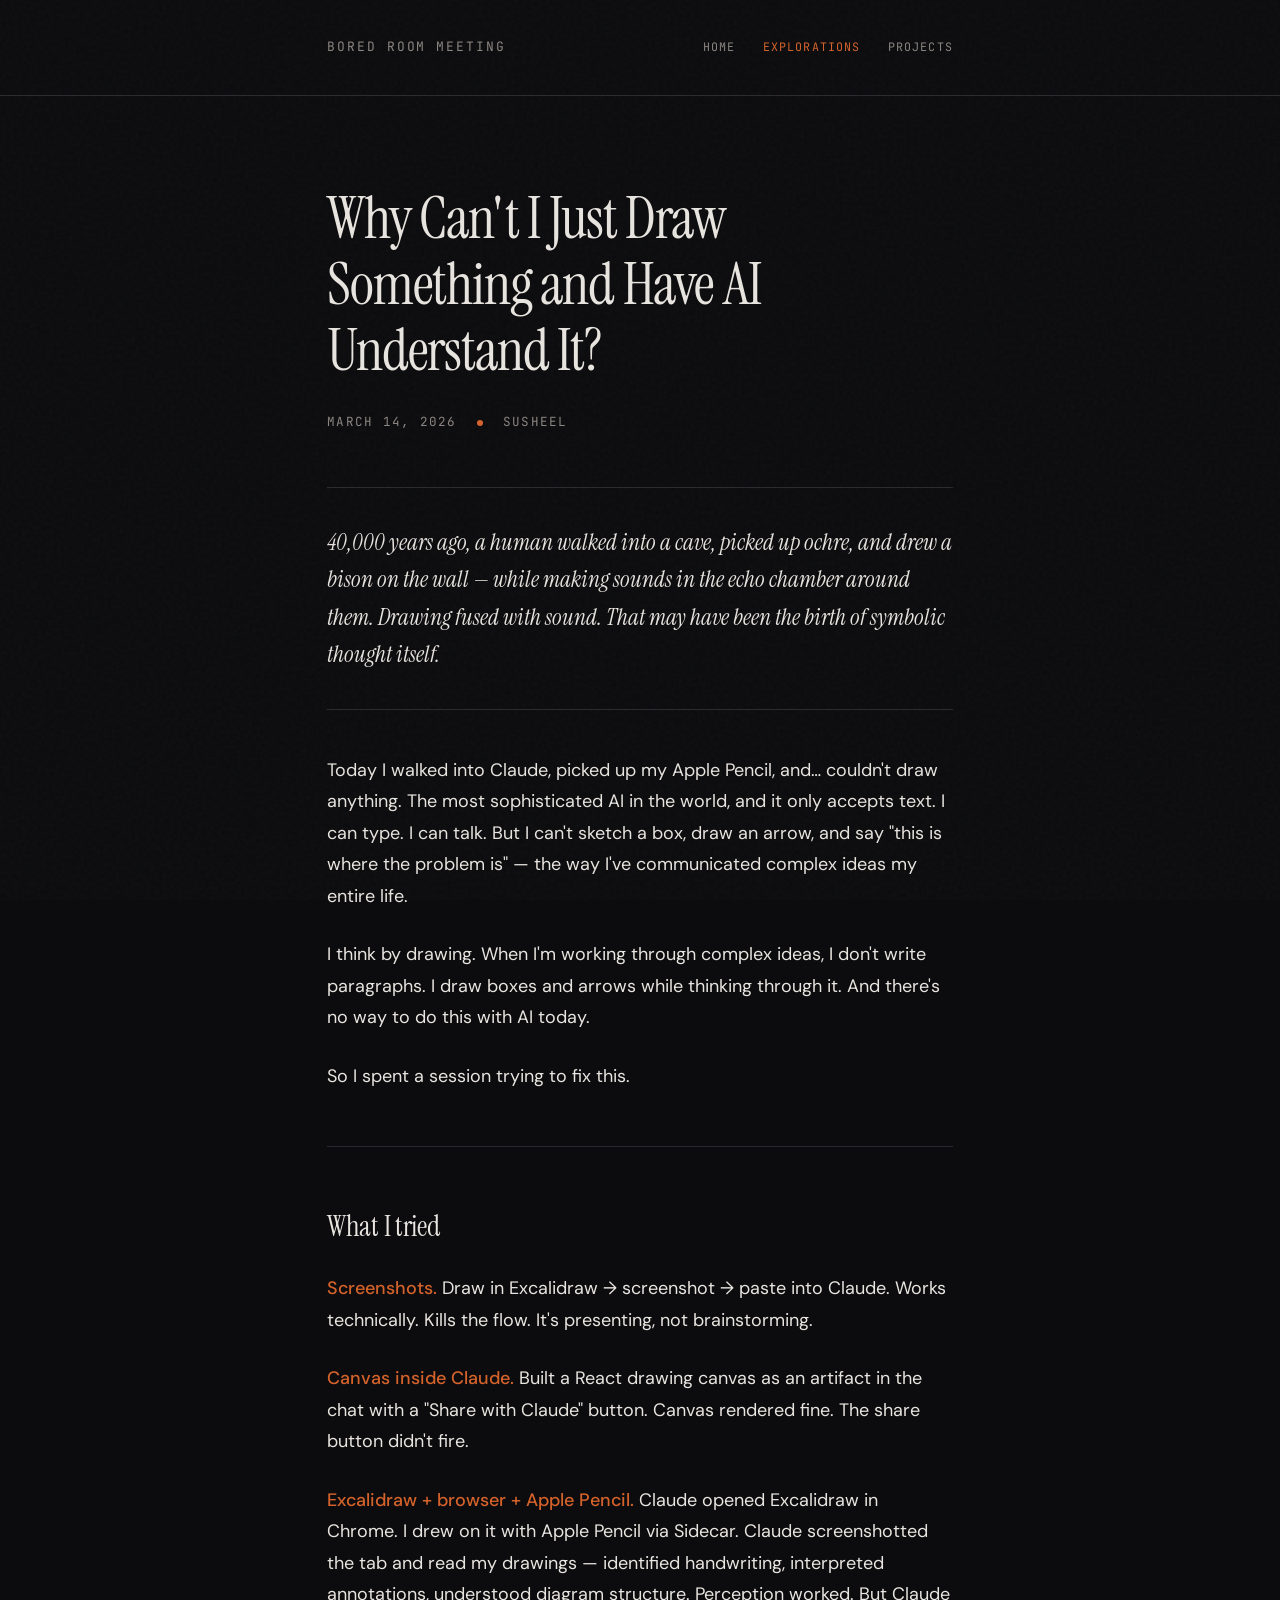
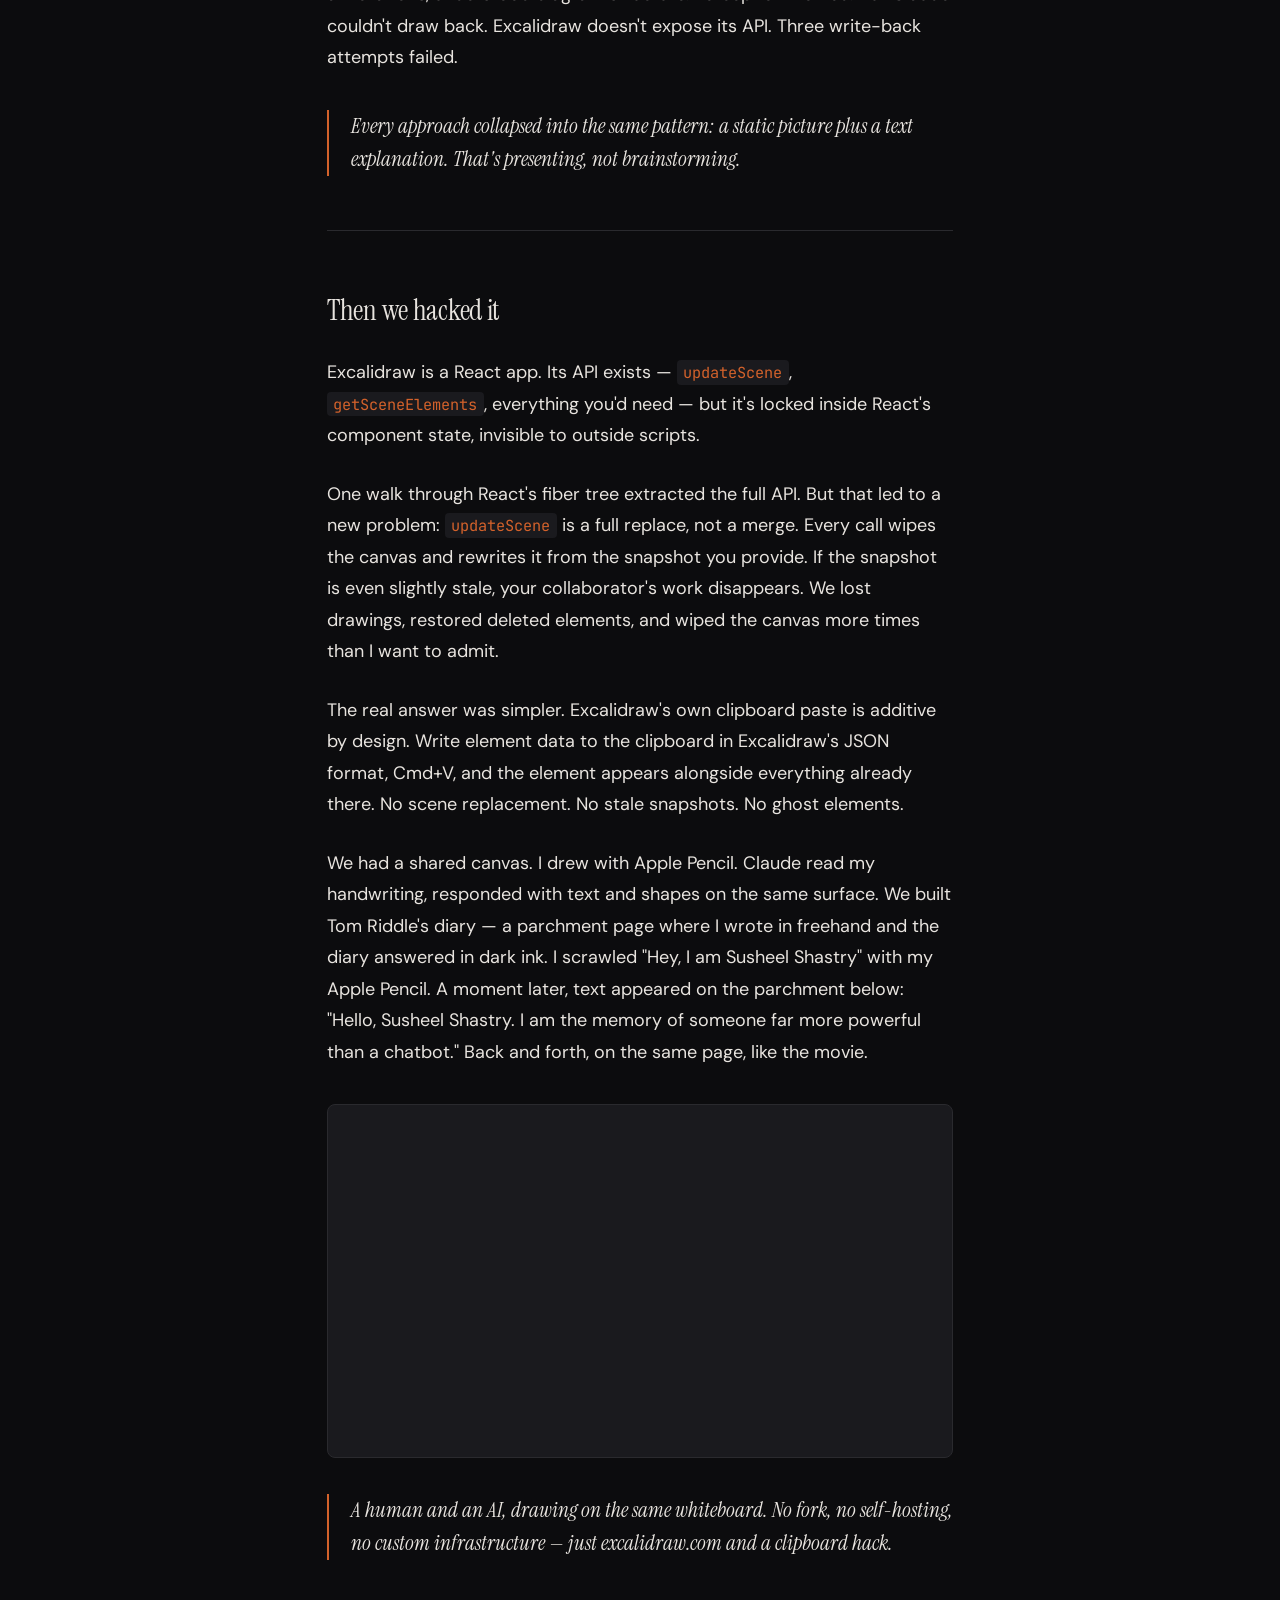
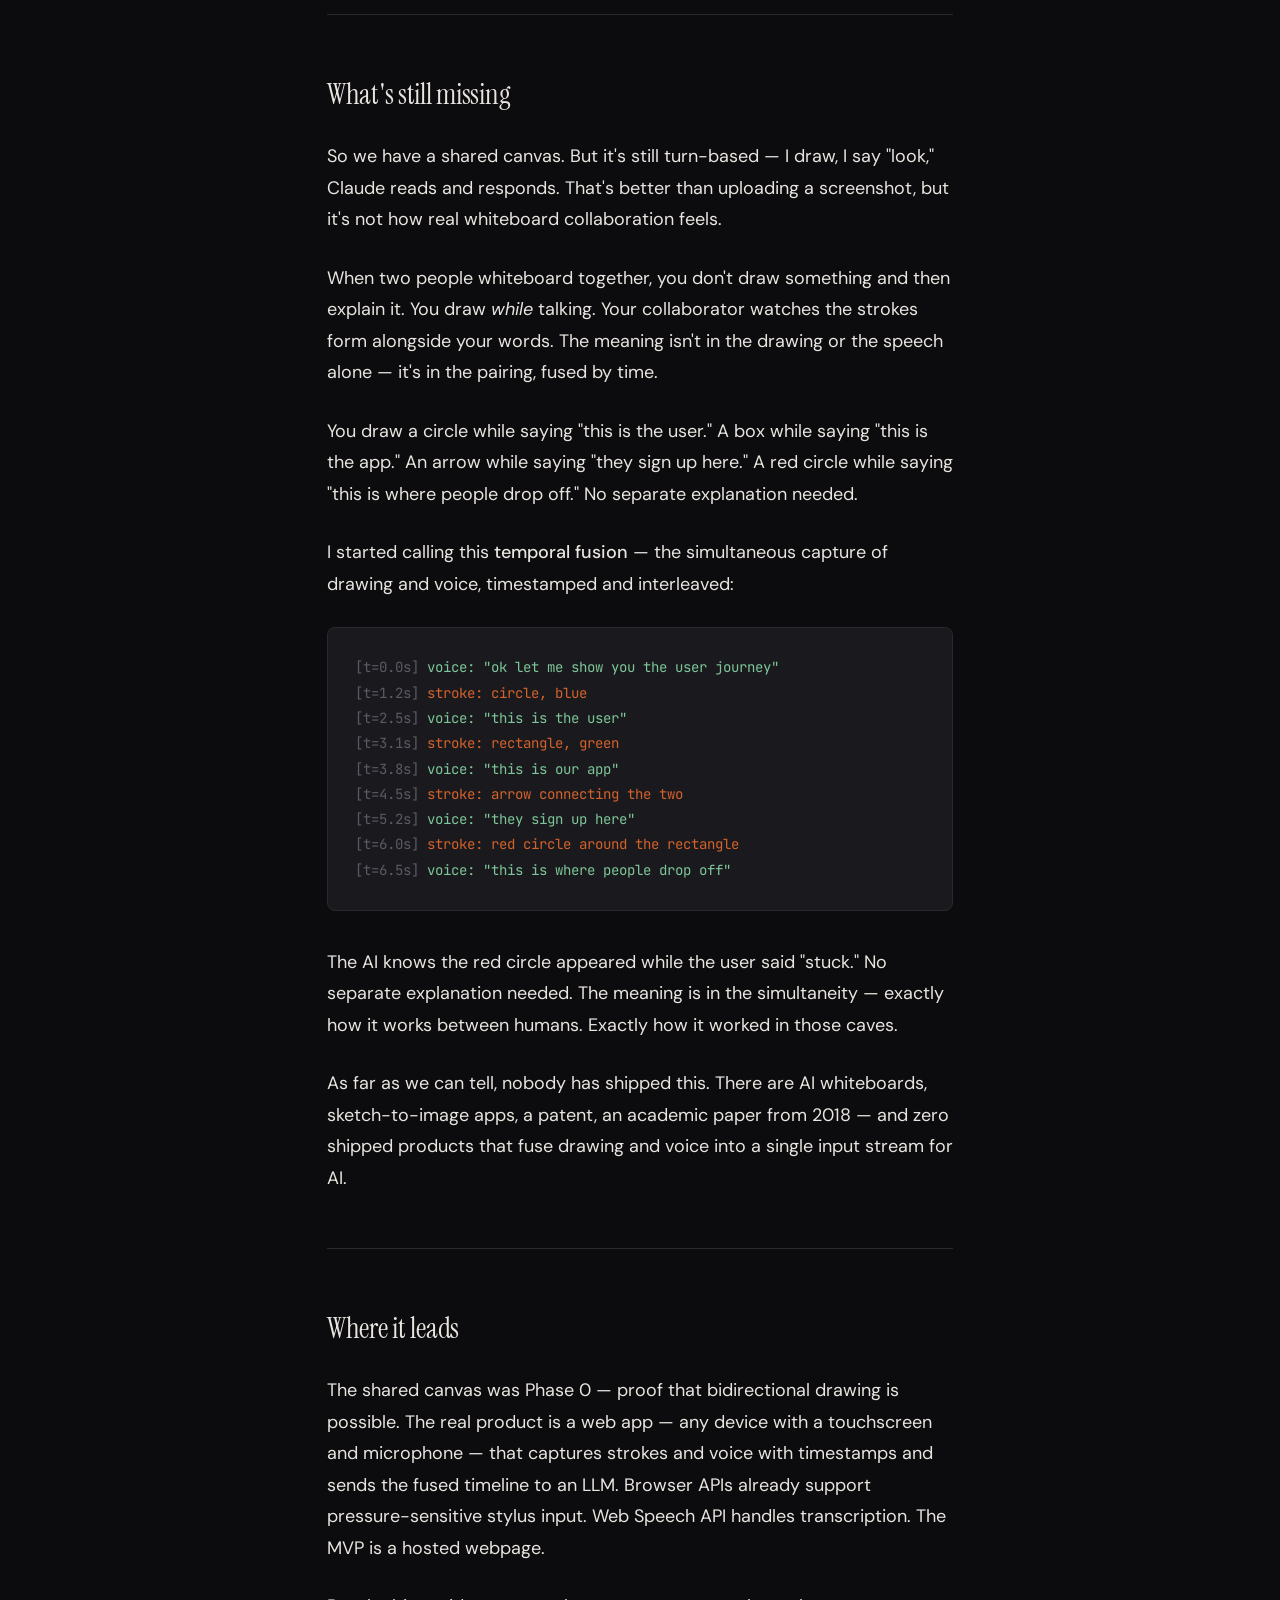
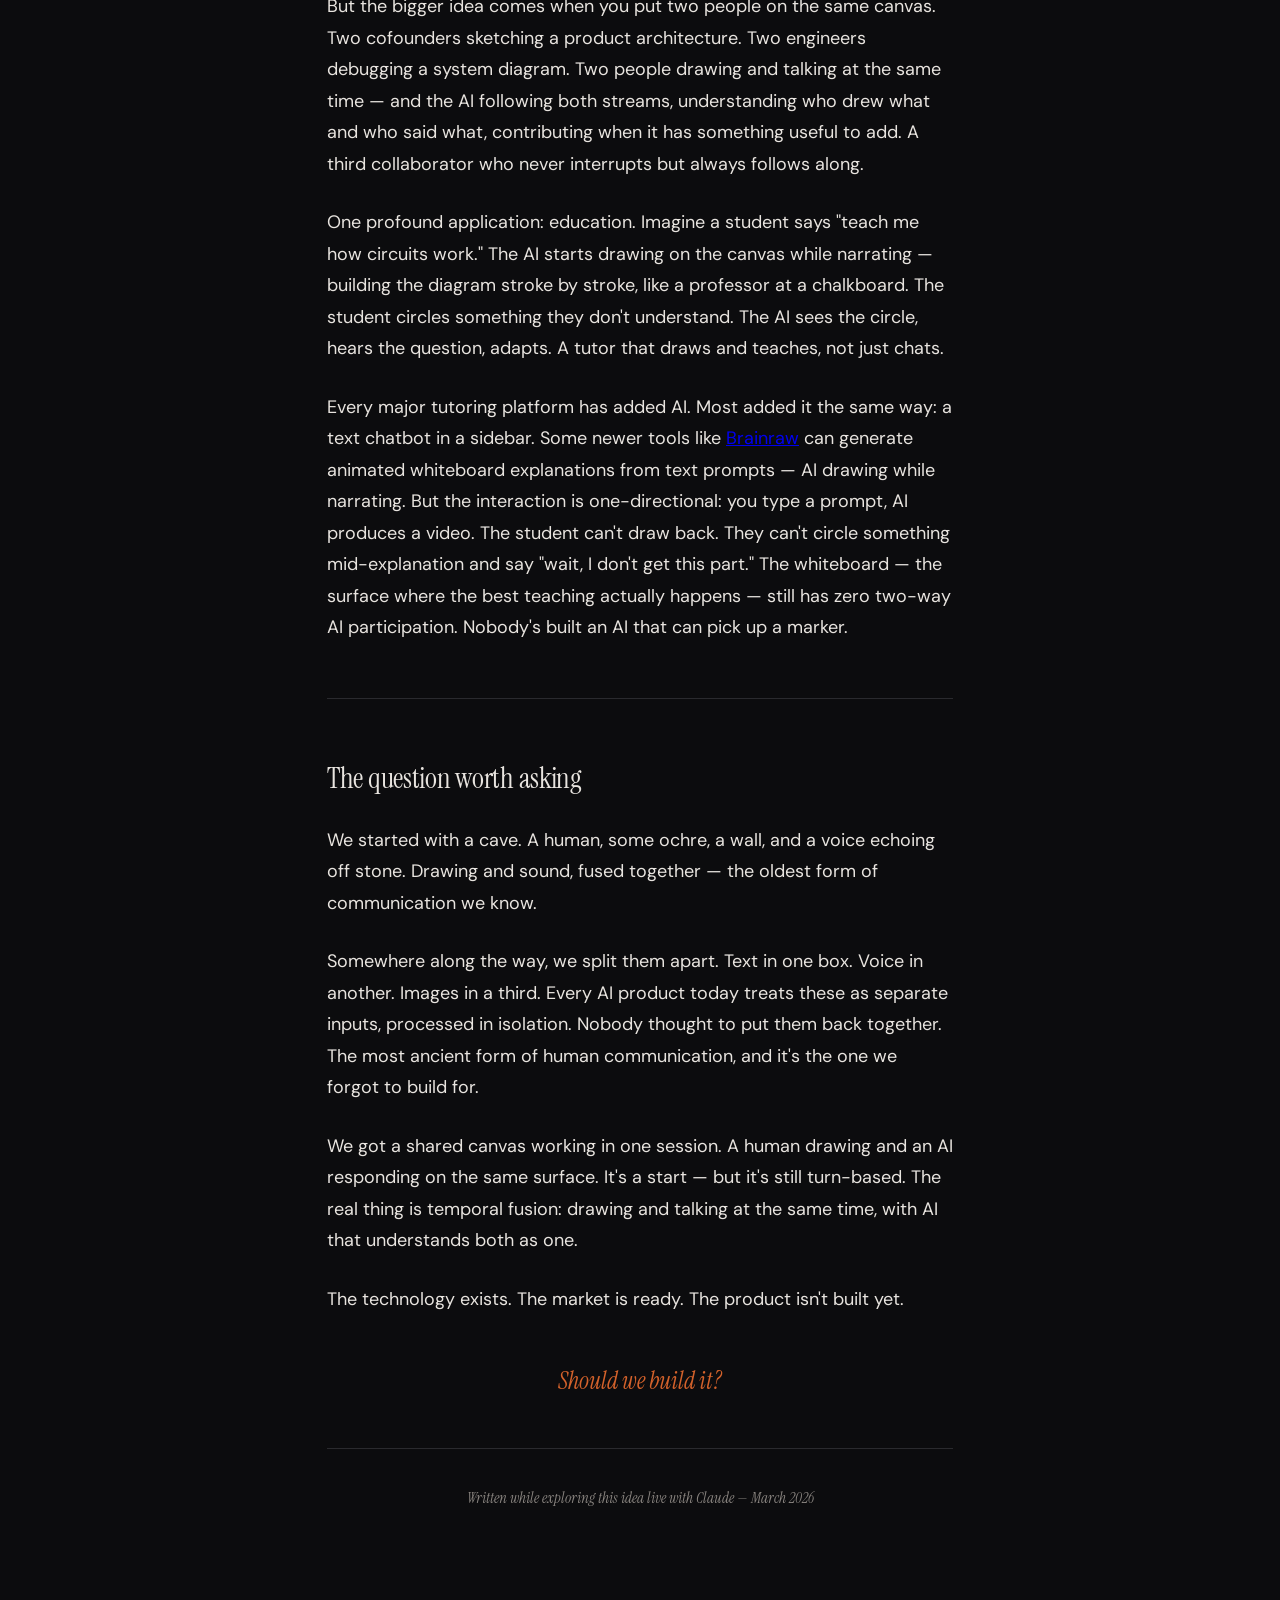
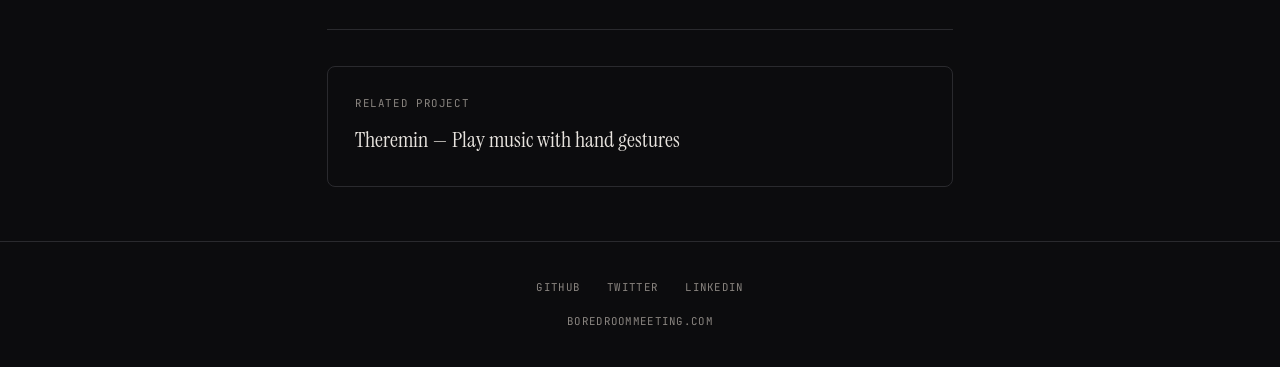
==== commit 9b783cbb: "Stitch concrete details into drawing-as-input: Tom Riddle dialogue, Brainraw comparison, honesty hed" ====
--- a/posts/drawing-as-input.html
+++ b/posts/drawing-as-input.html
@@ -72,7 +72,7 @@
 
     <p>The real answer was simpler. Excalidraw's own clipboard paste is additive by design. Write element data to the clipboard in Excalidraw's JSON format, Cmd+V, and the element appears alongside everything already there. No scene replacement. No stale snapshots. No ghost elements.</p>
 
-    <p>We had a shared canvas. I drew with Apple Pencil. Claude read my handwriting, responded with text and shapes on the same surface. We built Tom Riddle's diary — a parchment page where I wrote in freehand and the diary answered in dark ink. Back and forth, on the same page, like the movie.</p>
+    <p>We had a shared canvas. I drew with Apple Pencil. Claude read my handwriting, responded with text and shapes on the same surface. We built Tom Riddle's diary — a parchment page where I wrote in freehand and the diary answered in dark ink. I scrawled "Hey, I am Susheel Shastry" with my Apple Pencil. A moment later, text appeared on the parchment below: "Hello, Susheel Shastry. I am the memory of someone far more powerful than a chatbot." Back and forth, on the same page, like the movie.</p>
 
     <div class="video-embed">
       <iframe src="https://www.youtube.com/embed/dbvFeQ1c68Y"
@@ -110,7 +110,7 @@
 
     <p>The AI knows the red circle appeared while the user said "stuck." No separate explanation needed. The meaning is in the simultaneity — exactly how it works between humans. Exactly how it worked in those caves.</p>
 
-    <p>Nobody has built this. There are AI whiteboards, sketch-to-image apps, a patent, an academic paper from 2018 — and zero shipped products that fuse drawing and voice into a single input stream for AI.</p>
+    <p>As far as we can tell, nobody has shipped this. There are AI whiteboards, sketch-to-image apps, a patent, an academic paper from 2018 — and zero shipped products that fuse drawing and voice into a single input stream for AI.</p>
 
     <hr>
 
@@ -122,7 +122,7 @@
 
     <p>One profound application: education. Imagine a student says "teach me how circuits work." The AI starts drawing on the canvas while narrating — building the diagram stroke by stroke, like a professor at a chalkboard. The student circles something they don't understand. The AI sees the circle, hears the question, adapts. A tutor that draws and teaches, not just chats.</p>
 
-    <p>Every major tutoring platform has added AI. Every single one added it the same way: a text chatbot in a sidebar. The whiteboard — the surface where the best teaching actually happens — has zero AI participation. Nobody's built an AI that can pick up a marker.</p>
+    <p>Every major tutoring platform has added AI. Most added it the same way: a text chatbot in a sidebar. Some newer tools like <a href="https://brainraw.com" target="_blank" rel="noopener">Brainraw</a> can generate animated whiteboard explanations from text prompts — AI drawing while narrating. But the interaction is one-directional: you type a prompt, AI produces a video. The student can't draw back. They can't circle something mid-explanation and say "wait, I don't get this part." The whiteboard — the surface where the best teaching actually happens — still has zero two-way AI participation. Nobody's built an AI that can pick up a marker.</p>
 
     <hr>
 
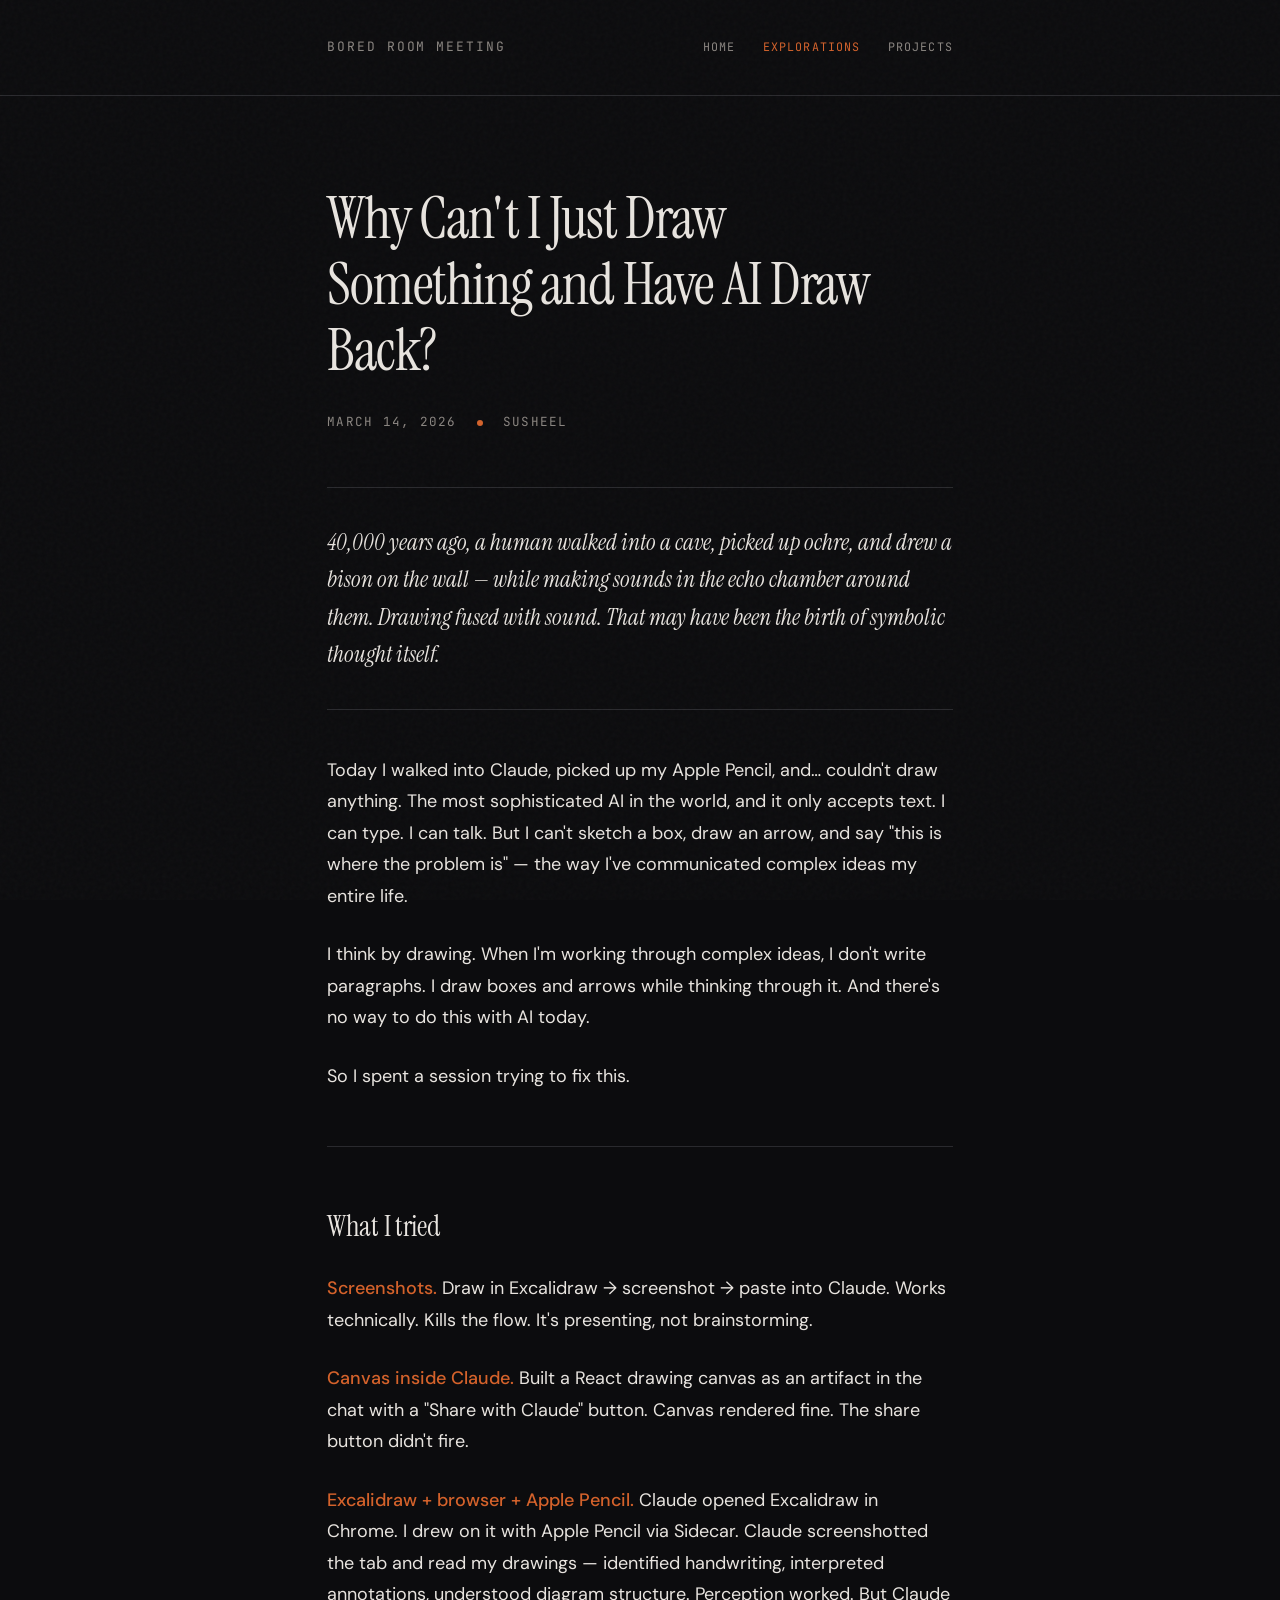
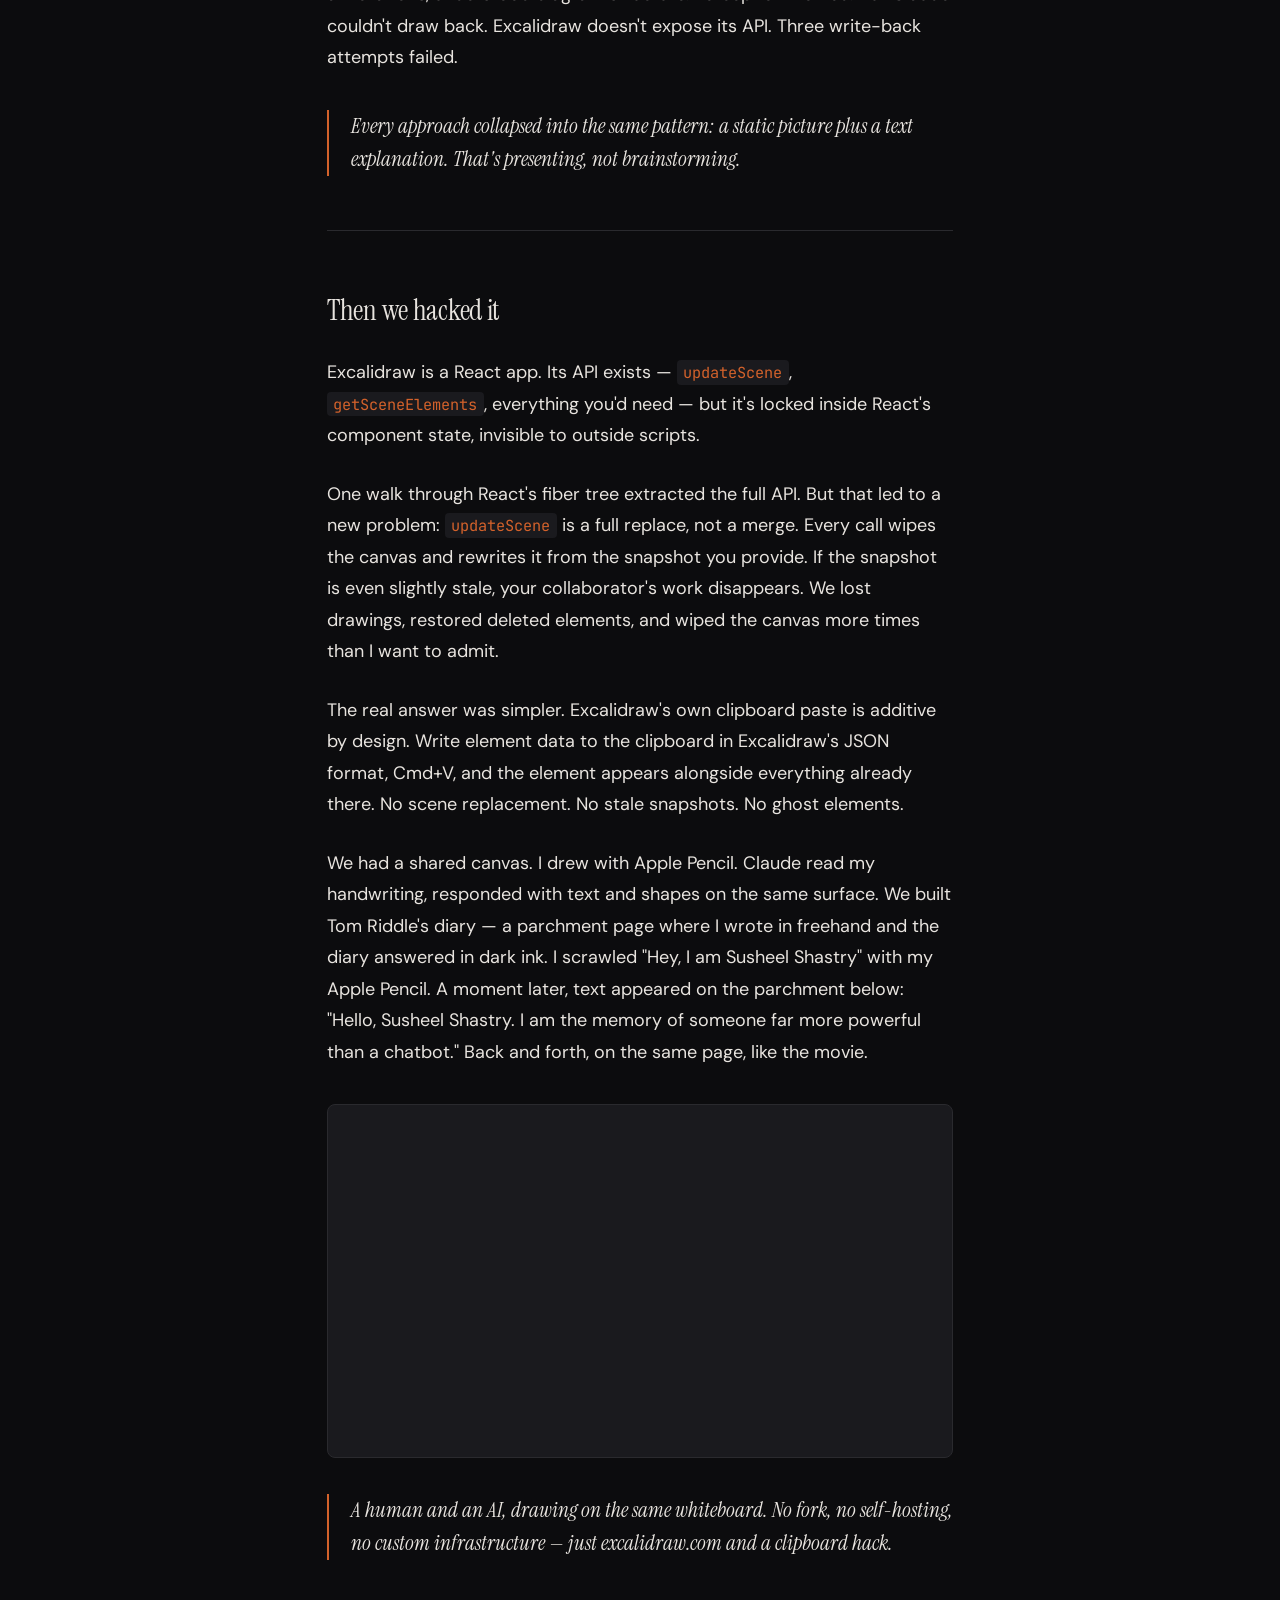
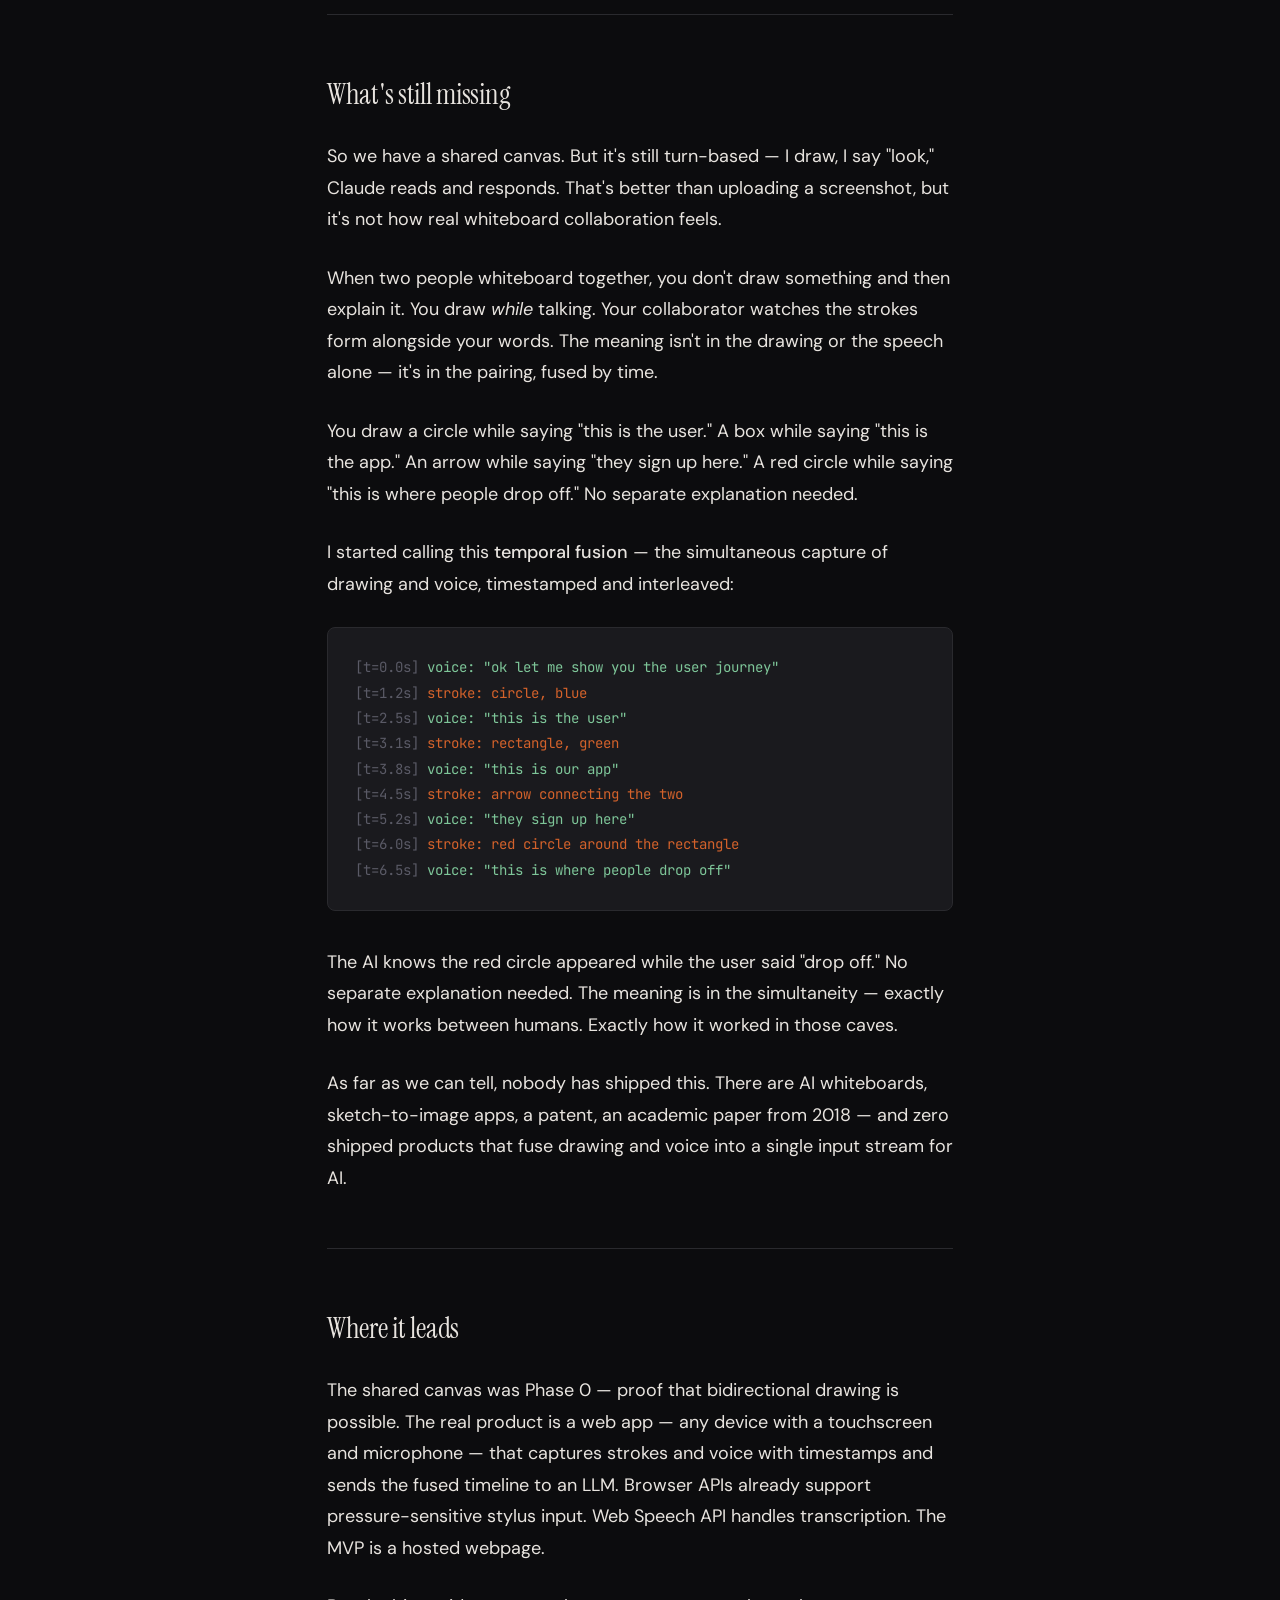
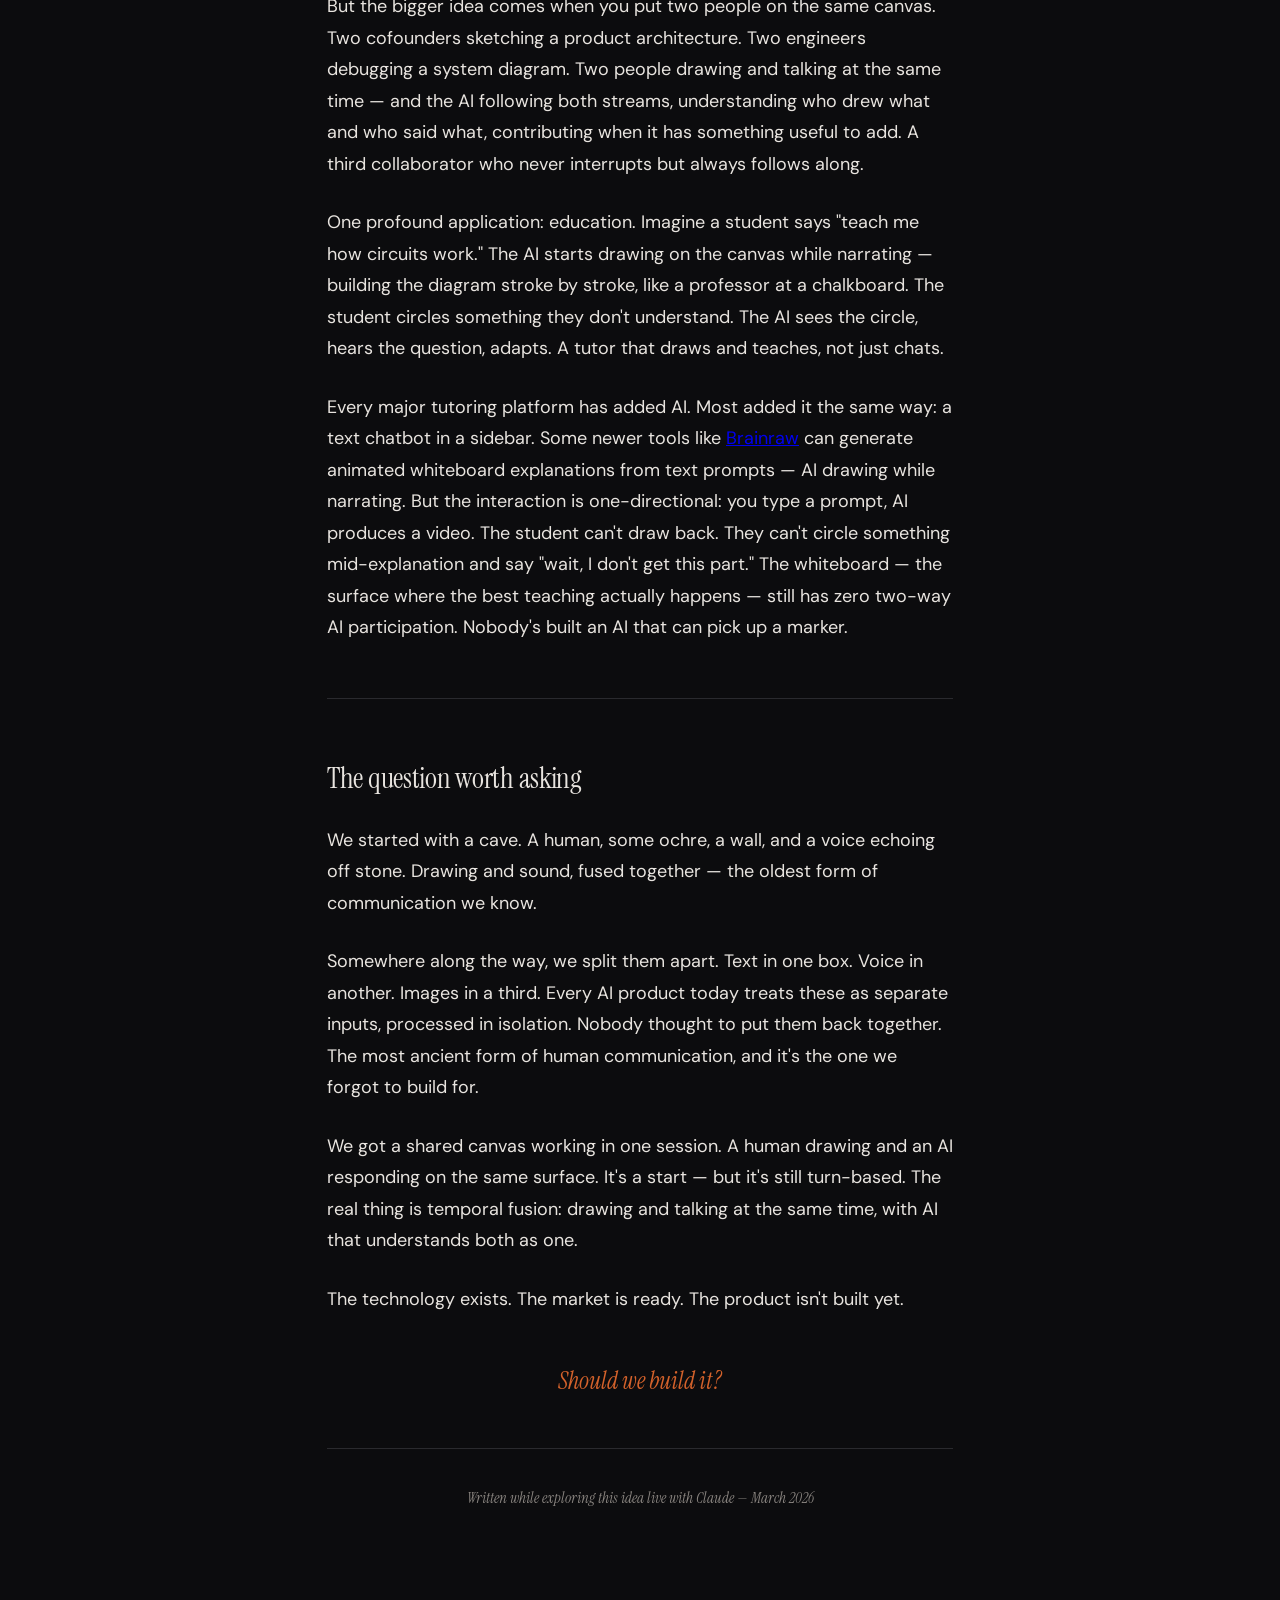
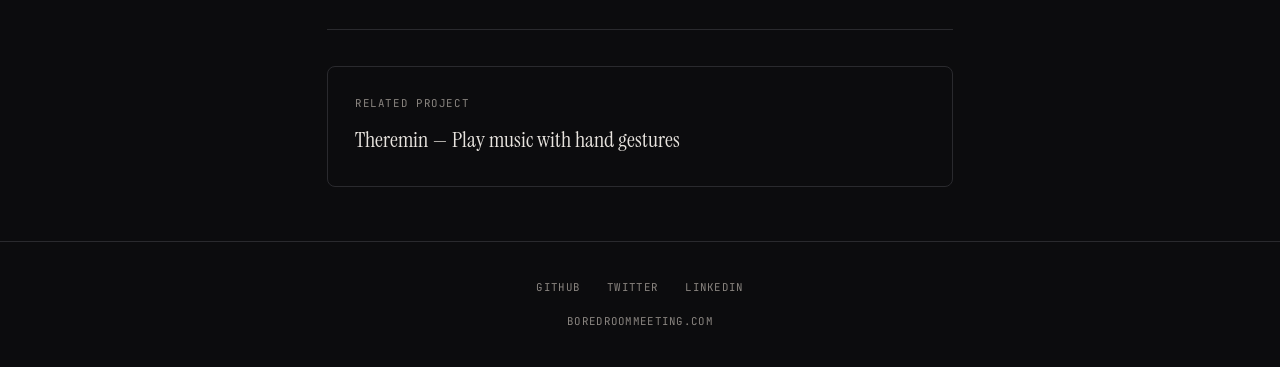
==== commit 135ae885: "Sharpen drawing-as-input title, description, and fix stuck→drop off inconsistency Co-Authored-By: Cl" ====
--- a/posts/drawing-as-input.html
+++ b/posts/drawing-as-input.html
@@ -3,10 +3,10 @@
 <head>
 <meta charset="utf-8">
 <meta name="viewport" content="width=device-width, initial-scale=1">
-<title>Why Can't I Just Draw Something and Have AI Understand It? — Bored Room Meeting</title>
-<meta name="description" content="Hacked a shared canvas where a human and Claude draw together. It works — but turn-based drawing isn't the real thing. The missing primitive is temporal fusion.">
-<meta property="og:title" content="Why Can't I Just Draw Something and Have AI Understand It?">
-<meta property="og:description" content="Hacked a shared canvas where a human and Claude draw together. It works — but turn-based drawing isn't the real thing. The missing primitive is temporal fusion.">
+<title>Why Can't I Just Draw Something and Have AI Draw Back? — Bored Room Meeting</title>
+<meta name="description" content="Drawing was humanity's first language. 40,000 years later, AI still can't speak visual language.">
+<meta property="og:title" content="Why Can't I Just Draw Something and Have AI Draw Back?">
+<meta property="og:description" content="Drawing was humanity's first language. 40,000 years later, AI still can't speak visual language.">
 <meta property="og:type" content="article">
 <meta property="og:url" content="https://boredroommeeting.com/posts/drawing-as-input">
 <link rel="icon" href="/favicon.svg" type="image/svg+xml">
@@ -30,7 +30,7 @@
 
 <div class="container">
   <div class="hero">
-    <h1>Why Can't I Just Draw Something and Have AI Understand It?</h1>
+    <h1>Why Can't I Just Draw Something and Have AI Draw Back?</h1>
     <div class="meta">
       March 14, 2026
       <span class="accent-dot"></span>
@@ -108,7 +108,7 @@
 <span class="time">[t=6.5s]</span> <span class="voice">voice: "this is where people drop off"</span>
 </pre>
 
-    <p>The AI knows the red circle appeared while the user said "stuck." No separate explanation needed. The meaning is in the simultaneity — exactly how it works between humans. Exactly how it worked in those caves.</p>
+    <p>The AI knows the red circle appeared while the user said "drop off." No separate explanation needed. The meaning is in the simultaneity — exactly how it works between humans. Exactly how it worked in those caves.</p>
 
     <p>As far as we can tell, nobody has shipped this. There are AI whiteboards, sketch-to-image apps, a patent, an academic paper from 2018 — and zero shipped products that fuse drawing and voice into a single input stream for AI.</p>
 
